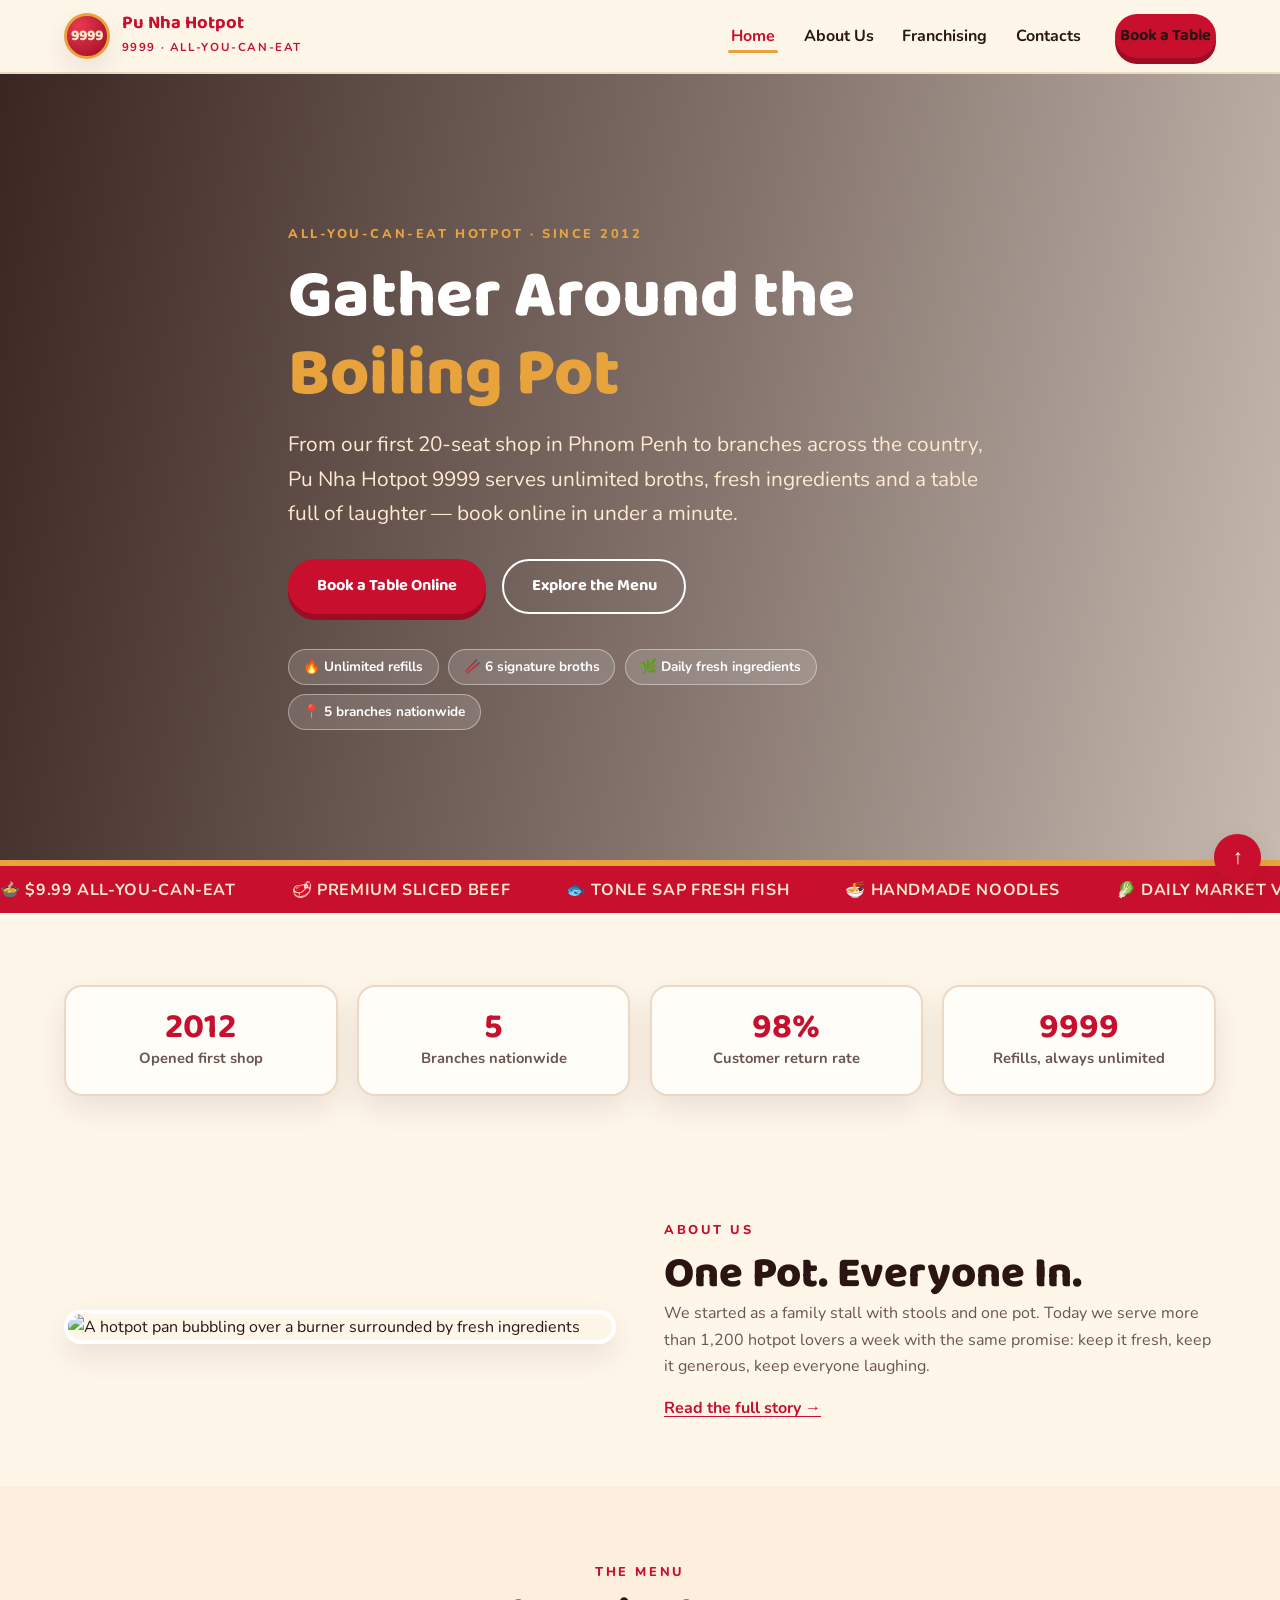
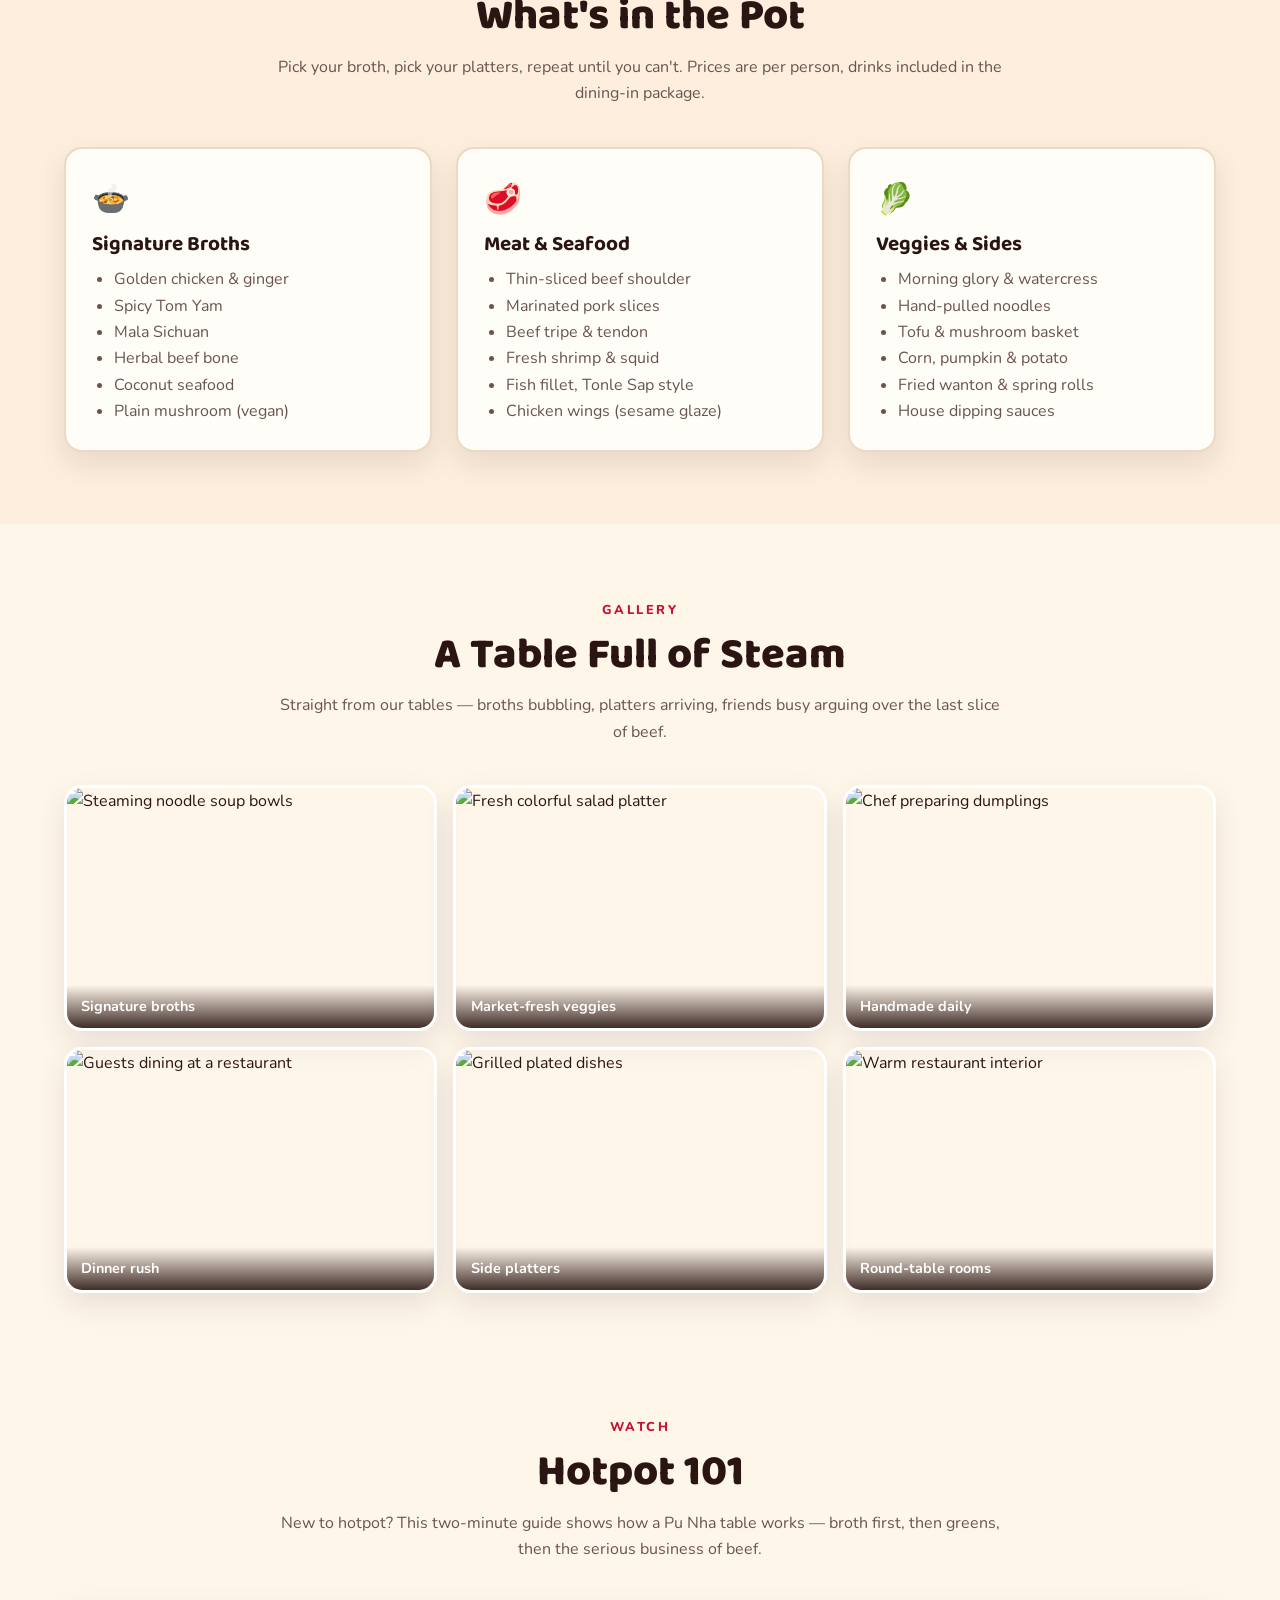
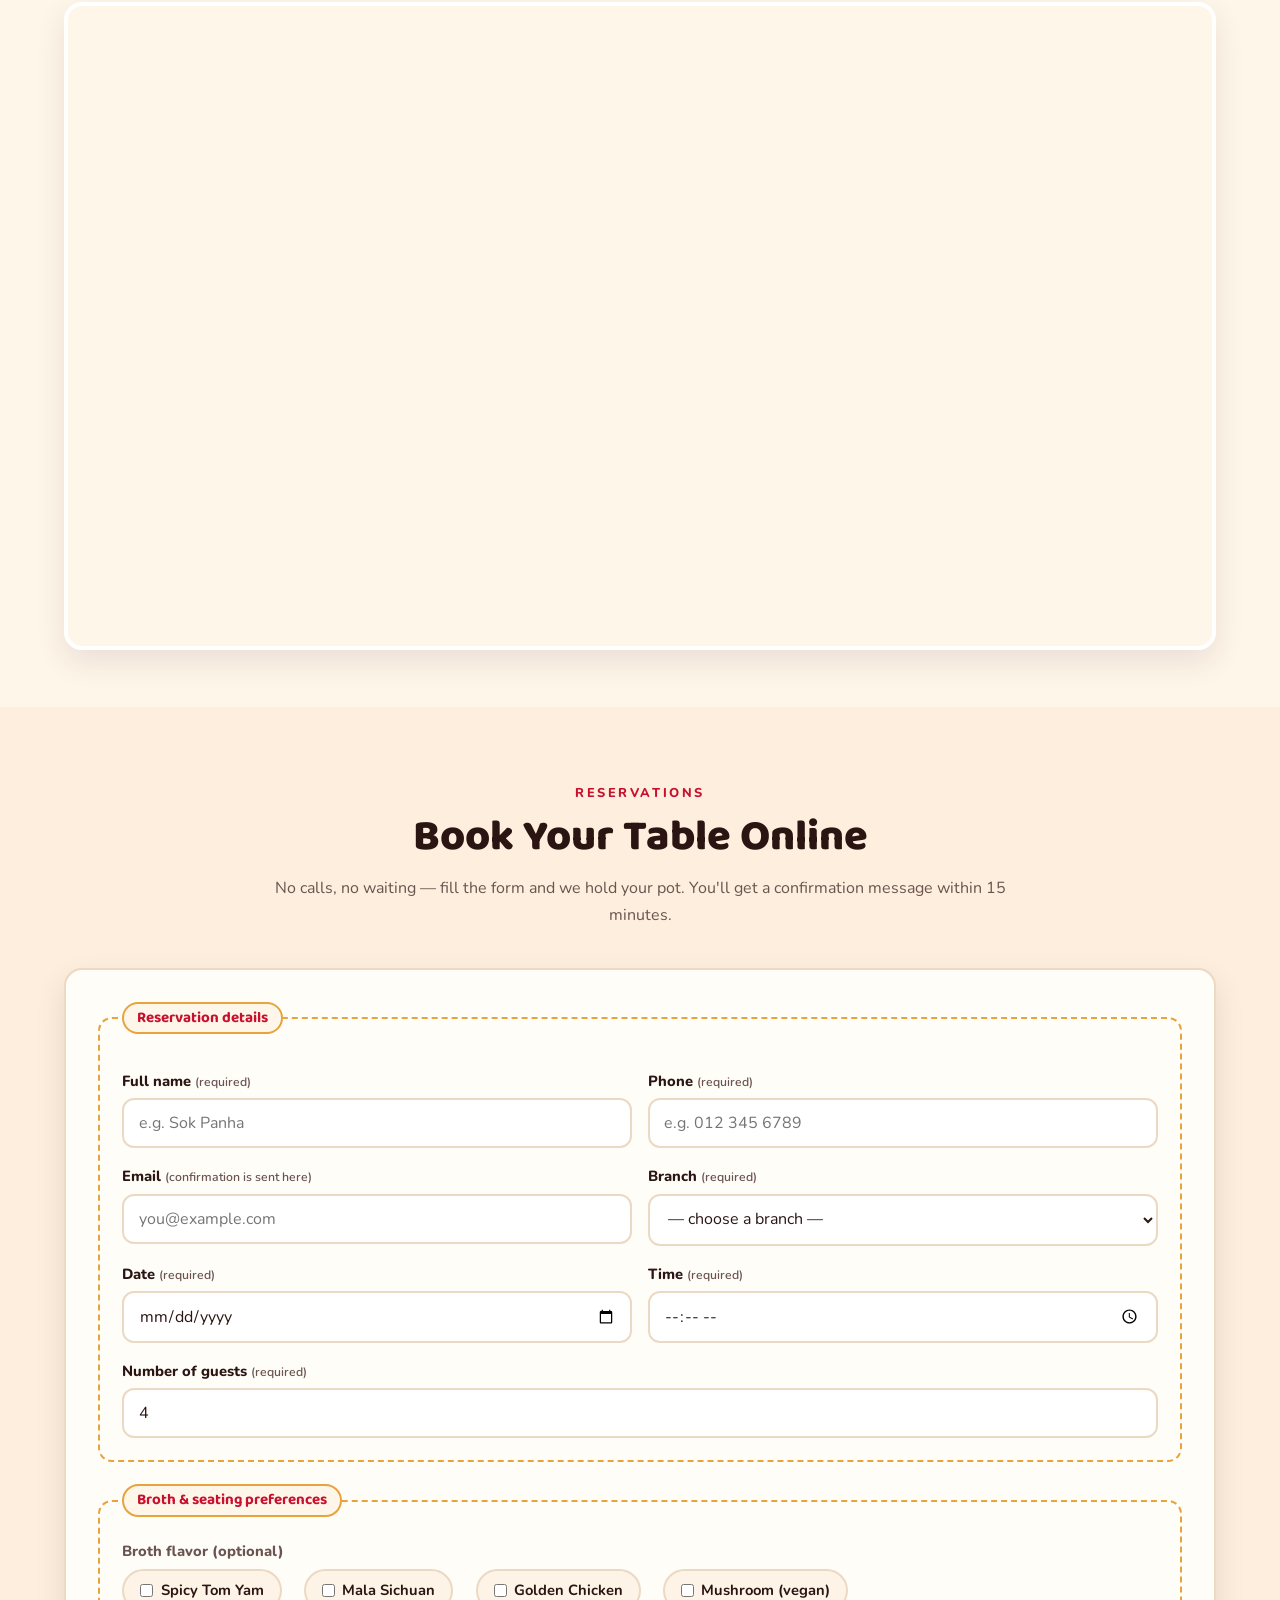
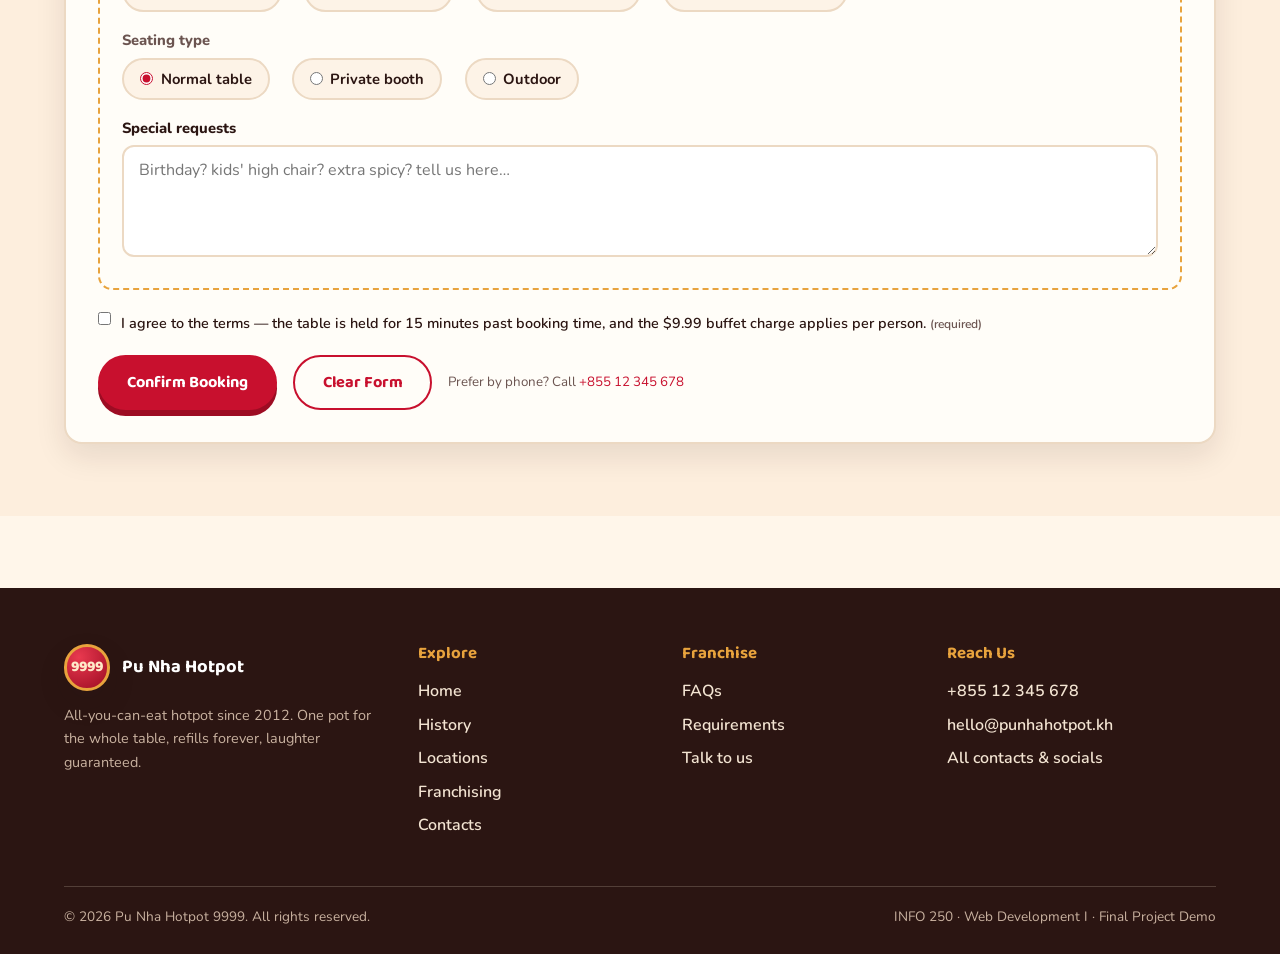
==== index.html @ 6c89a595 "Pu Nha Hotpot 9999 website" ====
<!DOCTYPE html>
<html lang="en">
<head>
  <meta charset="UTF-8">
  <meta name="viewport" content="width=device-width, initial-scale=1.0">
  <meta name="description" content="Pu Nha Hotpot 9999 — all-you-can-eat hotpot in Phnom Penh. Menu, locations, online table booking and franchising.">
  <title>Pu Nha Hotpot 9999 — All-You-Can-Eat Hotpot, Cambodia</title>
  <link rel="stylesheet" href="styles.css">
</head>
<body>

<!-- ============ HEADER / NAV ============ -->
<header class="site-head">
  <nav class="wrap nav-row" aria-label="Main navigation">
    <input type="checkbox" id="nav-toggle" hidden>
    <a class="brand" href="index.html">
      <span class="brand-badge" aria-hidden="true">9999</span>
      <span class="brand-text"><b>Pu Nha Hotpot</b><span>9999 · All-You-Can-Eat</span></span>
    </a>
    <label class="burger" for="nav-toggle" aria-label="Toggle navigation"><span></span><span></span><span></span></label>
    <ul class="nav-links">
      <li><a class="active" href="index.html">Home</a></li>
      <li><a href="history.html">About Us</a></li>
      <li><a href="franchising.html">Franchising</a></li>
      <li><a href="contact.html">Contacts</a></li>
      <li><a class="btn btn-red nav-cta" href="index.html#booking" aria-label="Book a table now, scroll to booking form">Book a Table</a></li>
    </ul>
  </nav>
</header>

<main>

  <!-- ============ HERO ============ -->
  <section class="hero">
    <div class="wrap hero-inner">
      <span class="kicker">All-You-Can-Eat Hotpot · Since 2012</span>
      <h1>Gather Around the <span class="mark">Boiling Pot</span></h1>
      <p class="lead">From our first 20-seat shop in Phnom Penh to branches across the country,
        Pu Nha Hotpot 9999 serves unlimited broths, fresh ingredients and a table full of laughter —
        book online in under a minute.</p>
      <div class="btn-row">
        <a class="btn btn-red" href="#booking">Book a Table Online</a>
        <a class="btn btn-ghost" href="#menu">Explore the Menu</a>
      </div>
      <div class="hero-chips">
        <span class="chip">🔥 Unlimited refills</span>
        <span class="chip">🥢 6 signature broths</span>
        <span class="chip">🌿 Daily fresh ingredients</span>
        <span class="chip">📍 5 branches nationwide</span>
      </div>
    </div>
  </section>

  <!-- ============ TICKER ============ -->
  <section class="ticker" aria-hidden="true">
    <div class="ticker-track">
      <span>🍲 $9.99 ALL-YOU-CAN-EAT</span><span>🥩 PREMIUM SLICED BEEF</span>
      <span>🐟 TONLE SAP FRESH FISH</span><span>🍜 HANDMADE NOODLES</span>
      <span>🥬 DAILY MARKET VEGETABLES</span><span>🕗 OPEN 11 AM – 10:30 PM</span>
      <span>🍲 $9.99 ALL-YOU-CAN-EAT</span><span>🥩 PREMIUM SLICED BEEF</span>
      <span>🐟 TONLE SAP FRESH FISH</span><span>🍜 HANDMADE NOODLES</span>
      <span>🥬 DAILY MARKET VEGETABLES</span><span>🕗 OPEN 11 AM – 10:30 PM</span>
    </div>
  </section>

  <!-- ============ STATS ============ -->
  <section class="section">
    <div class="wrap stats">
      <div class="stat"><b>2012</b><span>Opened first shop</span></div>
      <div class="stat"><b>5</b><span>Branches nationwide</span></div>
      <div class="stat"><b>98%</b><span>Customer return rate</span></div>
      <div class="stat"><b>9999</b><span>Refills, always unlimited</span></div>
    </div>
  </section>

  <!-- ============ ABOUT SPLIT ============ -->
  <section class="section tight">
    <div class="wrap split">
      <img src="https://images.unsplash.com/photo-1569718212165-3a8278d5f624?q=80&w=900&auto=format&fit=crop"
           alt="A hotpot pan bubbling over a burner surrounded by fresh ingredients" loading="lazy">
      <div class="content">
        <span class="kicker">About Us</span>
        <h2>One Pot. Everyone In.</h2>
        <p>We started as a family stall with stools and one pot. Today we serve more than 1,200 hotpot lovers
          a week with the same promise: keep it fresh, keep it generous, keep everyone laughing.</p>
        <p><a href="history.html">Read the full story →</a></p>
      </div>
    </div>
  </section>

  <!-- ============ MENU PREVIEW ============ -->
  <section class="section alt" id="menu">
    <div class="wrap">
      <div class="section-head">
        <span class="kicker">The Menu</span>
        <h2>What's in the Pot</h2>
        <p>Pick your broth, pick your platters, repeat until you can't. Prices are per person, drinks included in the dining-in package.</p>
      </div>
      <div class="grid-3">
        <article class="card">
          <div class="icon">🍲</div>
          <h3>Signature Broths</h3>
          <ul>
            <li>Golden chicken &amp; ginger</li>
            <li>Spicy Tom Yam</li>
            <li>Mala Sichuan</li>
            <li>Herbal beef bone</li>
            <li>Coconut seafood</li>
            <li>Plain mushroom (vegan)</li>
          </ul>
        </article>
        <article class="card">
          <div class="icon">🥩</div>
          <h3>Meat &amp; Seafood</h3>
          <ul>
            <li>Thin-sliced beef shoulder</li>
            <li>Marinated pork slices</li>
            <li>Beef tripe &amp; tendon</li>
            <li>Fresh shrimp &amp; squid</li>
            <li>Fish fillet, Tonle Sap style</li>
            <li>Chicken wings (sesame glaze)</li>
          </ul>
        </article>
        <article class="card">
          <div class="icon">🥬</div>
          <h3>Veggies &amp; Sides</h3>
          <ul>
            <li>Morning glory &amp; watercress</li>
            <li>Hand-pulled noodles</li>
            <li>Tofu &amp; mushroom basket</li>
            <li>Corn, pumpkin &amp; potato</li>
            <li>Fried wanton &amp; spring rolls</li>
            <li>House dipping sauces</li>
          </ul>
        </article>
      </div>
    </div>
  </section>

  <!-- ============ GALLERY ============ -->
  <section class="section">
    <div class="wrap">
      <div class="section-head">
        <span class="kicker">Gallery</span>
        <h2>A Table Full of Steam</h2>
        <p>Straight from our tables — broths bubbling, platters arriving, friends busy arguing over the last slice of beef.</p>
      </div>
      <div class="gallery">
        <figure><img src="https://images.unsplash.com/photo-1547592180-85f173990554?q=80&w=800&auto=format&fit=crop" alt="Steaming noodle soup bowls" loading="lazy"><figcaption>Signature broths</figcaption></figure>
        <figure><img src="https://images.unsplash.com/photo-1546069901-ba9599a7e63c?q=80&w=800&auto=format&fit=crop" alt="Fresh colorful salad platter" loading="lazy"><figcaption>Market-fresh veggies</figcaption></figure>
        <figure><img src="https://images.unsplash.com/photo-1563245372-f21724e3856d?q=80&w=800&auto=format&fit=crop" alt="Chef preparing dumplings" loading="lazy"><figcaption>Handmade daily</figcaption></figure>
        <figure><img src="https://images.unsplash.com/photo-1414235077428-338989a2e8c0?q=80&w=800&auto=format&fit=crop" alt="Guests dining at a restaurant" loading="lazy"><figcaption>Dinner rush</figcaption></figure>
        <figure><img src="https://images.unsplash.com/photo-1504674900247-0877df9cc836?q=80&w=800&auto=format&fit=crop" alt="Grilled plated dishes" loading="lazy"><figcaption>Side platters</figcaption></figure>
        <figure><img src="https://images.unsplash.com/photo-1517248135467-4c7edcad34c4?q=80&w=800&auto=format&fit=crop" alt="Warm restaurant interior" loading="lazy"><figcaption>Round-table rooms</figcaption></figure>
      </div>
    </div>
  </section>

  <!-- ============ VIDEO ============ -->
  <section class="section tight">
    <div class="wrap">
      <div class="section-head">
        <span class="kicker">Watch</span>
        <h2>Hotpot 101</h2>
        <p>New to hotpot? This two-minute guide shows how a Pu Nha table works — broth first, then greens, then the serious business of beef.</p>
      </div>
      <iframe class="video-frame" src="https://www.youtube-nocookie.com/embed/fCmQF2p9bKI"
              title="How to hot pot: the ultimate beginner's guide (video)"
              allow="accelerometer; autoplay; clipboard-write; encrypted-media; gyroscope; picture-in-picture"
              allowfullscreen loading="lazy"></iframe>
    </div>
  </section>

  <!-- ============ BOOKING FORM ============ -->
  <section class="section alt" id="booking">
    <div class="wrap">
      <div class="section-head">
        <span class="kicker">Reservations</span>
        <h2>Book Your Table Online</h2>
        <p>No calls, no waiting — fill the form and we hold your pot. You'll get a confirmation message within 15 minutes.</p>
      </div>
      <form class="card" action="#" method="post">
        <fieldset>
          <legend>Reservation details</legend>
          <div class="input-row">
            <div>
              <label for="bk-name">Full name <small>(required)</small></label>
              <input id="bk-name" name="name" type="text" required placeholder="e.g. Sok Panha">
            </div>
            <div>
              <label for="bk-phone">Phone <small>(required)</small></label>
              <input id="bk-phone" name="phone" type="tel" required placeholder="e.g. 012 345 6789">
            </div>
          </div>
          <div class="input-row">
            <div>
              <label for="bk-email">Email <small>(confirmation is sent here)</small></label>
              <input id="bk-email" name="email" type="email" placeholder="you@example.com">
            </div>
            <div>
              <label for="bk-branch">Branch <small>(required)</small></label>
              <select id="bk-branch" name="branch" required>
                <option value="">— choose a branch —</option>
                <option>Downtown Flagship — St 271</option>
                <option>Aeon Mall 2 Food Court</option>
                <option>Riverside (Tonle Sap)</option>
                <option>Toul Kork Branch</option>
                <option>Siem Reap — Pub Street X</option>
              </select>
            </div>
          </div>
          <div class="input-row">
            <div>
              <label for="bk-date">Date <small>(required)</small></label>
              <input id="bk-date" name="date" type="date" required>
            </div>
            <div>
              <label for="bk-time">Time <small>(required)</small></label>
              <input id="bk-time" name="time" type="time" required min="11:00" max="22:00">
            </div>
          </div>
          <label for="bk-guests">Number of guests <small>(required)</small></label>
          <input id="bk-guests" name="guests" type="number" min="1" max="20" value="4" required>
        </fieldset>

        <fieldset>
          <legend>Broth &amp; seating preferences</legend>
          <p><label style="margin:.2rem 0 .3rem">Broth flavor (optional)</label></p>
          <div class="choice-row">
            <label><input type="checkbox" name="broth" value="tom-yam">Spicy Tom Yam</label>
            <label><input type="checkbox" name="broth" value="mala">Mala Sichuan</label>
            <label><input type="checkbox" name="broth" value="chicken">Golden Chicken</label>
            <label><input type="checkbox" name="broth" value="vegan">Mushroom (vegan)</label>
          </div>
          <p><label style="margin:1rem 0 .3rem">Seating type</label></p>
          <div class="choice-row">
            <label><input type="radio" name="seat" value="normal" checked>Normal table</label>
            <label><input type="radio" name="seat" value="booth">Private booth</label>
            <label><input type="radio" name="seat" value="outdoor">Outdoor</label>
          </div>
          <label for="bk-notes">Special requests</label>
          <textarea id="bk-notes" name="notes" placeholder="Birthday? kids' high chair? extra spicy? tell us here…"></textarea>
        </fieldset>

        <div class="agree-row">
          <input id="bk-agree" class="agree" type="checkbox" required>
          <label for="bk-agree">I agree to the terms — the table is held for 15 minutes past booking time, and the $9.99 buffet charge applies per person. <small>(required)</small></label>
        </div>
        <div class="form-foot">
          <button class="btn btn-red" type="submit">Confirm Booking</button>
          <button class="btn btn-line" type="reset">Clear Form</button>
          <small>Prefer by phone? Call <a href="tel:+85512345678">+855 12 345 678</a></small>
        </div>
      </form>
    </div>
  </section>

</main>

<!-- ============ FOOTER ============ -->
<footer class="site-foot">
  <div class="wrap foot-grid">
    <div>
      <a class="brand" href="index.html">
        <span class="brand-badge" aria-hidden="true">9999</span>
        <span class="brand-text"><b>Pu Nha Hotpot</b></span>
      </a>
      <p class="foot-note">All-you-can-eat hotpot since 2012. One pot for the whole table, refills forever, laughter guaranteed.</p>
    </div>
    <div>
      <h4>Explore</h4>
      <ul>
        <li><a href="index.html">Home</a></li>
        <li><a href="history.html">History</a></li>
        <li><a href="locations.html">Locations</a></li>
        <li><a href="franchising.html">Franchising</a></li>
        <li><a href="contact.html">Contacts</a></li>
      </ul>
    </div>
    <div>
      <h4>Franchise</h4>
      <ul>
        <li><a href="franchising.html#faqs">FAQs</a></li>
        <li><a href="requirements.html">Requirements</a></li>
        <li><a href="contact.html">Talk to us</a></li>
      </ul>
    </div>
    <div>
      <h4>Reach Us</h4>
      <ul>
        <li><a href="tel:+85512345678">+855 12 345 678</a></li>
        <li><a href="mailto:hello@punhahotpot.kh">hello@punhahotpot.kh</a></li>
        <li><a href="contact.html">All contacts &amp; socials</a></li>
      </ul>
    </div>
  </div>
  <div class="wrap foot-bottom">
    <span>© 2026 Pu Nha Hotpot 9999. All rights reserved.</span>
    <span>INFO 250 · Web Development I · Final Project Demo</span>
  </div>
</footer>

<a class="to-top" href="#" aria-label="Back to top">↑</a>

</body>
</html>
---- styles.css ----
/* ============================================================
   PU NHA HOTPOT 9999 — Main Stylesheet (shared by ALL pages)
   INFO 250 · Web Development I · Final Project
   Team: Sok Panha · Soy Chungtak · So Kunpichethirak · Te Kimmeng
   ============================================================ */

/* @import — typography requirement (Google Fonts) */
@import url('https://fonts.googleapis.com/css2?family=Baloo+2:wght@500;600;700;800&family=Nunito:ital,wght@0,400;0,600;0,700;0,800;1,400&display=swap');

/* ---------- Design tokens ---------- */
:root{
  --ink:      #2b1512;   /* deep roasted brown */
  --ink-soft: #6b5450;
  --cream:    #fff6ea;   /* page background */
  --card:     #fffdf8;
  --red:      #c8102e;   /* brand red */
  --red-dark: #9d0c23;
  --gold:     #e8a33d;   /* broth gold accent */
  --green:    #2e7d4f;   /* veggie/fresh accent */
  --line:     #ecd9c3;
  --shadow:   0 12px 30px rgba(43, 21, 18, .10);
  --radius:   18px;
}

/* ---------- Reset & base ---------- */
*{ margin:0; padding:0; box-sizing:border-box; }
html{ scroll-behavior:smooth; }
body{
  font-family:'Nunito', 'Segoe UI', sans-serif;
  font-size:1rem;
  line-height:1.65;
  color:var(--ink);
  background:var(--cream);
}
img{ max-width:100%; display:block; }
ul,ol{ padding-left:1.4rem; }
strong{ color:inherit; }

h1,h2,h3,h4{ font-family:'Baloo 2', 'Nunito', sans-serif; line-height:1.15; }
h1{ font-size:clamp(2.5rem, 6vw, 4.2rem); font-weight:800; }
h2{ font-size:clamp(1.9rem, 3.6vw, 2.7rem); font-weight:800; }
h3{ font-size:1.3rem; font-weight:700; }

.wrap{ width:min(72rem, 92%); margin-inline:auto; }
.section{ padding:4.5rem 0; }
.section.tight{ padding:3rem 0; }
.section.alt{ background:#fdeedd; }          /* striped section background */

.kicker{
  display:inline-block;
  color:var(--red);
  font-weight:800;
  font-size:.8rem;
  letter-spacing:.2em;
  text-transform:uppercase;
  margin-bottom:.6rem;
}
.section-head{ max-width:46rem; margin:0 auto 2.5rem; text-align:center; }
.section-head p{ color:var(--ink-soft); margin-top:.75rem; }

/* ---------- Link states (hover / visited / active) ---------- */
a{ color:var(--red); text-decoration:none; transition:color .2s ease; }
.content a{ font-weight:700; text-decoration:underline; text-underline-offset:3px; }
.content a:visited{ color:#7a0f22; }
.content a:hover{ color:var(--gold); }
.content a:active{ color:var(--green); }

/* ---------- Header / navigation ---------- */
.site-head{
  position:sticky; top:0; z-index:50;
  background:rgba(255, 246, 234, .96);
  backdrop-filter:blur(6px);
  border-bottom:2px solid var(--line);
}
.nav-row{
  display:flex; align-items:center; justify-content:space-between;
  gap:1.5rem; padding:.8rem 0;
}
.brand{ display:flex; align-items:center; gap:.7rem; }
.brand:visited{ color:var(--ink); }
.brand-badge{
  width:2.9rem; height:2.9rem; border-radius:50%;
  background:radial-gradient(circle at 30% 25%, #e9394f, var(--red-dark));
  color:#ffe9c9; font-family:'Baloo 2'; font-weight:800; font-size:.95rem;
  display:grid; place-items:center; border:3px solid var(--gold);
  box-shadow:var(--shadow);
}
.brand-text b{ font-family:'Baloo 2'; font-size:1.15rem; display:block; line-height:1.1; }
.brand-text span{ font-size:.72rem; font-weight:700; letter-spacing:.14em; text-transform:uppercase; color:var(--red); }

.nav-links{ display:flex; align-items:center; gap:1.4rem; list-style:none; }
.nav-links a{
  color:var(--ink); font-weight:700; padding:.4rem .2rem; position:relative;
}
.nav-links a::after{
  content:""; position:absolute; left:0; bottom:0; height:3px; width:100%;
  background:var(--gold); border-radius:3px;
  transform:scaleX(0); transform-origin:left; transition:transform .25s ease;
}
.nav-links a:hover{ color:var(--red); }
.nav-links a:hover::after{ transform:scaleX(1); }
.nav-links a:active{ color:var(--gold); }
.nav-links a.active{ color:var(--red); }
.nav-links a.active::after{ transform:scaleX(1); }

.nav-cta{ margin-left:.5rem; }

/* Pure-CSS hamburger (checkbox hack — no JavaScript needed) */
#nav-toggle{ display:none; }
.burger{
  display:none; cursor:pointer; padding:.4rem .5rem;
  border:2px solid var(--line); border-radius:10px; background:var(--card);
}
.burger span{
  display:block; width:1.5rem; height:3px; margin:.32rem 0;
  background:var(--red); border-radius:3px;
}

/* ---------- Buttons ---------- */
.btn{
  display:inline-block; font-family:'Baloo 2'; font-weight:700; font-size:1.02rem;
  padding:.75rem 1.7rem; border-radius:999px; border:2px solid transparent;
  cursor:pointer; transition:all .22s ease;
}
.btn:active{ transform:scale(.97); }
.btn-red{  background:var(--red); color:#fff; box-shadow:0 6px 0 var(--red-dark); }
.btn-red:hover{ background:var(--red-dark); transform:translateY(-3px); box-shadow:0 9px 0 var(--red-dark); }
.btn-gold{ background:var(--gold); color:var(--ink); box-shadow:0 6px 0 #b97e25; }
.btn-gold:hover{ filter:brightness(1.06); transform:translateY(-3px); box-shadow:0 9px 0 #b97e25; }
.btn-ghost{ background:transparent; color:#fff; border-color:#fff; }
.btn-ghost:hover{ background:rgba(255,255,255,.16); transform:translateY(-3px); }
.btn-line{ background:transparent; color:var(--red); border-color:var(--red); }
.btn-line:hover{ background:var(--red); color:#fff; transform:translateY(-3px); }

/* ---------- Hero (home) ---------- */
.hero{
  position:relative; min-height:88vh;
  display:flex; align-items:center;
  background:
    linear-gradient(100deg, rgba(31,9,6,.88) 0%, rgba(31,9,6,.55) 55%, rgba(31,9,6,.25) 100%),
    url('https://images.unsplash.com/photo-1552566626-52f8b828add9?q=80&w=1600&auto=format&fit=crop') center/cover no-repeat;
  color:#fff;
  border-bottom:6px solid var(--gold);
}
.hero-inner{ padding:6.5rem 0 5.5rem; max-width:44rem; }
.hero .kicker{ color:var(--gold); }
.hero h1{ margin:.2rem 0 .9rem; }
.hero h1 .mark{ color:var(--gold); }
.hero p.lead{ font-size:clamp(1.05rem, 2vw, 1.3rem); color:#ffe9d2; margin-bottom:1.8rem; }
.hero .btn-row{ display:flex; flex-wrap:wrap; gap:1rem; }
.hero-chips{ display:flex; flex-wrap:wrap; gap:.6rem; margin-top:2.2rem; }
.chip{
  background:rgba(255,255,255,.14); border:1px solid rgba(255,255,255,.4);
  padding:.35rem .9rem; border-radius:999px; font-size:.85rem; font-weight:700;
}

/* entrance animation (extra credit) */
.hero-inner > *{ animation:riseIn .8s ease both; }
.hero-inner > *:nth-child(2){ animation-delay:.12s; }
.hero-inner > *:nth-child(3){ animation-delay:.24s; }
.hero-inner > *:nth-child(4){ animation-delay:.36s; }
@keyframes riseIn{ from{ opacity:0; transform:translateY(26px); } to{ opacity:1; transform:none; } }

/* ---------- Ticker strip ---------- */
.ticker{ overflow:hidden; background:var(--red); color:#ffe9c9; }
.ticker-track{
  display:flex; gap:3.5rem; width:max-content; padding:.65rem 0;
  white-space:nowrap; font-weight:700; letter-spacing:.04em;
  animation:slide 30s linear infinite;
}
@keyframes slide{ from{ transform:translateX(0); } to{ transform:translateX(-50%); } }

/* ---------- Page hero (inner pages) ---------- */
.page-hero{
  padding:4.5rem 0; color:#fff; border-bottom:6px solid var(--gold);
  background:linear-gradient(100deg, rgba(31,9,6,.9), rgba(31,9,6,.45)),
    var(--pic, url('https://images.unsplash.com/photo-1552566626-52f8b828add9?q=80&w=1600&auto=format&fit=crop')) center/cover no-repeat;
}
.page-hero .kicker{ color:var(--gold); }
.page-hero p{ max-width:40rem; color:#ffe9d2; font-size:1.1rem; margin-top:.8rem; }

/* ---------- Stats band ---------- */
.stats{ display:grid; grid-template-columns:repeat(4, 1fr); gap:1.2rem; }
.stat{
  background:var(--card); border:2px solid var(--line); border-radius:var(--radius);
  padding:1.4rem 1rem; text-align:center; box-shadow:var(--shadow);
}
.stat b{
  display:block; font-family:'Baloo 2'; font-size:2.2rem; color:var(--red); line-height:1;
}
.stat span{ font-weight:700; color:var(--ink-soft); font-size:.92rem; }

/* ---------- Cards & grids ---------- */
.card{
  background:var(--card); border:2px solid var(--line); border-radius:var(--radius);
  padding:1.6rem; box-shadow:var(--shadow);
  transition:transform .25s ease, box-shadow .25s ease;
}
.card:hover{ transform:translateY(-6px); box-shadow:0 18px 40px rgba(43,21,18,.16); }
.card .icon{ font-size:1.9rem; margin-bottom:.5rem; }
.card p{ color:var(--ink-soft); }
.card ul{ margin-top:.6rem; color:var(--ink-soft); }
.card h3{ margin-bottom:.4rem; }

.grid-2{ display:grid; grid-template-columns:repeat(2, 1fr); gap:1.5rem; }
.grid-3{ display:grid; grid-template-columns:repeat(3, 1fr); gap:1.5rem; }
.grid-4{ display:grid; grid-template-columns:repeat(4, 1fr); gap:1.2rem; }

/* split media + text */
.split{ display:grid; grid-template-columns:1fr 1fr; gap:3rem; align-items:center; }
.split img{ border-radius:var(--radius); box-shadow:var(--shadow); border:4px solid #fff; }
.split .content p{ margin-bottom:1rem; color:var(--ink-soft); }

/* ---------- Tables ---------- */
.table-wrap{ overflow-x:auto; border-radius:var(--radius); box-shadow:var(--shadow); border:2px solid var(--line); }
table{ width:100%; border-collapse:collapse; background:var(--card); font-size:.97rem; }
caption{
  caption-side:top; text-align:left; font-family:'Baloo 2'; font-weight:700;
  font-size:1.05rem; padding:1rem 1.2rem .4rem; color:var(--ink);
}
th{
  background:var(--red); color:#ffe9c9; text-align:left; text-transform:uppercase;
  font-size:.78rem; letter-spacing:.09em; padding:.85rem 1.1rem;
}
td{ padding:.8rem 1.1rem; border-bottom:1px solid var(--line); vertical-align:top; }
tbody tr:nth-child(even){ background:#fdf3e7; }
tbody tr:hover{ background:#fbe7cd; }
td b{ color:var(--red); }
tfoot td{ font-weight:800; background:#fdeedd; border-top:2px solid var(--red); }
.table-note{ font-size:.85rem; color:var(--ink-soft); margin-top:.6rem; }

/* ---------- Gallery ---------- */
.gallery{ display:grid; grid-template-columns:repeat(3, 1fr); gap:1rem; }
.gallery figure{
  position:relative; border-radius:var(--radius); overflow:hidden;
  border:3px solid #fff; box-shadow:var(--shadow); margin:0;
}
.gallery img{ width:100%; height:15rem; object-fit:cover; transition:transform .5s ease; }
.gallery figure:hover img{ transform:scale(1.07); }
.gallery figcaption{
  position:absolute; inset:auto 0 0 0; padding:.6rem .9rem;
  background:linear-gradient(transparent, rgba(31,9,6,.85));
  color:#fff; font-weight:700; font-size:.9rem;
}

/* ---------- Video ---------- */
.video-frame{
  width:100%; aspect-ratio:16/9; border:0; border-radius:var(--radius);
  box-shadow:var(--shadow); border:4px solid #fff;
}

/* ---------- Forms ---------- */
.form-grid{ display:grid; grid-template-columns:1fr 1fr; gap:1.4rem; align-items:start; }
form.card{ padding:2rem; }
fieldset{
  border:2px dashed var(--gold); border-radius:14px;
  padding:1.2rem 1.4rem 1.4rem; margin-bottom:1.4rem;
}
legend{
  font-family:'Baloo 2'; font-weight:700; color:var(--red);
  background:var(--cream); padding:.1rem .8rem; border-radius:999px;
  border:2px solid var(--gold); font-size:.95rem;
}
label{ display:block; font-weight:800; font-size:.92rem; margin:1rem 0 .3rem; }
label small{ font-weight:600; color:var(--ink-soft); }
input, select, textarea{
  width:100%; font-family:inherit; font-size:1rem; color:var(--ink);
  padding:.75rem .9rem; background:#fff; border:2px solid var(--line); border-radius:12px;
  transition:border-color .2s ease, box-shadow .2s ease;
}
textarea{ min-height:7rem; resize:vertical; }
input:focus, select:focus, textarea:focus{
  outline:none; border-color:var(--red); box-shadow:0 0 0 4px rgba(200,16,46,.15);
}
.choice-row{ display:flex; flex-wrap:wrap; gap:.5rem 1.4rem; margin-top:.35rem; }
.choice-row label{
  display:flex; align-items:center; gap:.45rem; font-weight:700; margin:0;
  background:#fdf3e7; border:2px solid var(--line); border-radius:999px;
  padding:.45rem 1rem; cursor:pointer; transition:border-color .2s ease;
}
.choice-row label:hover{ border-color:var(--red); }
.choice-row input{ width:auto; accent-color:var(--red); }
.input-row{ display:grid; grid-template-columns:1fr 1fr; gap:1rem; }
.form-foot{ display:flex; align-items:center; gap:1rem; flex-wrap:wrap; margin-top:.4rem; }
.form-foot small{ color:var(--ink-soft); }
input[type='checkbox'].agree{ width:auto; accent-color:var(--red); }
.agree-row{ display:flex; gap:.6rem; align-items:flex-start; margin:.6rem 0 1.2rem; }
.agree-row label{ margin:0; font-weight:600; font-size:.9rem; }

/* ---------- Timeline (history) ---------- */
.timeline{ list-style:none; padding-left:0; position:relative; margin-top:2rem; }
.timeline::before{
  content:""; position:absolute; left:.9rem; top:.4rem; bottom:.4rem;
  width:4px; border-radius:4px; background:var(--gold);
}
.timeline li{ position:relative; padding:0 0 2.2rem 3.2rem; }
.timeline li::before{
  content:""; position:absolute; left:.28rem; top:.3rem;
  width:1.4rem; height:1.4rem; border-radius:50%;
  background:var(--red); border:4px solid var(--cream); box-shadow:0 0 0 3px var(--gold);
}
.timeline .year{
  font-family:'Baloo 2'; font-weight:800; font-size:1.35rem; color:var(--red);
}
.timeline p{ color:var(--ink-soft); max-width:44rem; }

/* ---------- FAQ ---------- */
.faq-grid{ display:grid; grid-template-columns:1fr 1fr; gap:1.4rem; }
.faq{ background:var(--card); border:2px solid var(--line); border-radius:var(--radius); padding:1.6rem; box-shadow:var(--shadow); }
.faq h3{ display:flex; gap:.7rem; align-items:flex-start; margin-bottom:.6rem; }
.faq h3::before{
  content:"Q"; flex:0 0 auto; width:1.8rem; height:1.8rem; border-radius:50%;
  background:var(--gold); color:var(--ink); font-size:1rem;
  display:grid; place-items:center; margin-top:.15rem;
}
.faq p{ color:var(--ink-soft); }
.subnav{ display:flex; justify-content:center; gap:.8rem; margin-bottom:3rem; flex-wrap:wrap; }
.subnav a{
  font-weight:700; border:2px solid var(--line); border-radius:999px;
  padding:.5rem 1.3rem; background:var(--card); color:var(--ink);
}
.subnav a:hover{ border-color:var(--red); color:var(--red); }
.subnav a.active{ background:var(--red); border-color:var(--red); color:#fff; }

/* ---------- Locations ---------- */
.loc-card{ display:flex; flex-direction:column; overflow:hidden; padding:0; }
.loc-card img{ width:100%; height:12rem; object-fit:cover; }
.loc-body{ padding:1.4rem 1.5rem 1.6rem; display:flex; flex-direction:column; gap:.8rem; flex:1; }
.loc-body table{ font-size:.85rem; }
.loc-body th{ padding:.5rem .7rem; }
.loc-body td{ padding:.5rem .7rem; }
.loc-card iframe{ width:100%; height:13rem; border:0; border-top:2px solid var(--line); }
.loc-actions{ margin-top:auto; }

/* ---------- CTA band ---------- */
.cta-band{
  background:linear-gradient(115deg, var(--red-dark), var(--red) 60%, #e9394f);
  color:#fff; border-radius:var(--radius); padding:2.6rem 2.4rem;
  display:flex; align-items:center; justify-content:space-between; gap:2rem;
  box-shadow:var(--shadow); flex-wrap:wrap;
}
.cta-band h2{ color:#ffe9c9; }
.cta-band p{ color:#ffd9c2; max-width:34rem; }

/* ---------- Contact ---------- */
.contact-card{ text-align:center; }
.contact-card .icon{ font-size:2rem; }
.contact-card b{ display:block; font-family:'Baloo 2'; font-size:1.1rem; margin-bottom:.2rem; }
.contact-card a{ display:block; font-weight:700; margin-top:.15rem; }

/* ---------- Footer ---------- */
.site-foot{ background:var(--ink); color:#f3e4d2; margin-top:4.5rem; }
.foot-grid{
  display:grid; grid-template-columns:1.4fr 1fr 1fr 1.2fr; gap:2.5rem;
  padding:3.5rem 0 2.5rem;
}
.site-foot h4{ color:var(--gold); font-size:1.05rem; margin-bottom:.9rem; }
.site-foot ul{ list-style:none; padding:0; }
.site-foot li{ margin-bottom:.45rem; }
.site-foot a{ color:#f3e4d2; font-weight:600; }
.site-foot a:hover{ color:var(--gold); }
.site-foot a:active{ color:#fff; }
.site-foot .brand-text b{ color:#fff; }
.foot-note{ color:#c9b2a0; font-size:.9rem; max-width:24rem; margin-top:.8rem; }
.foot-bottom{
  border-top:1px solid rgba(243,228,210,.2); padding:1.2rem 0 1.6rem;
  display:flex; justify-content:space-between; gap:1rem; flex-wrap:wrap;
  font-size:.85rem; color:#c9b2a0;
}

/* ---------- Back-to-top ---------- */
.to-top{
  position:fixed; right:1.2rem; bottom:1.2rem; z-index:60;
  width:2.9rem; height:2.9rem; border-radius:50%;
  background:var(--red); color:#fff; font-size:1.3rem; font-weight:800;
  display:grid; place-items:center; box-shadow:var(--shadow);
  transition:transform .2s ease, background .2s ease;
}
.to-top:hover{ background:var(--red-dark); transform:translateY(-4px); color:#fff; }

/* ============================================================
   RESPONSIVE DESIGN — media queries
   ============================================================ */
@media (max-width:900px){
  /* burger nav */
  .burger{ display:block; }
  .nav-links{
    display:none; position:absolute; left:0; right:0; top:100%;
    background:var(--cream); border-bottom:3px solid var(--gold);
    flex-direction:column; align-items:flex-start;
    padding:1.2rem 5%; gap:.4rem; box-shadow:var(--shadow);
  }
  .nav-links li{ width:100%; }
  .nav-links a{ display:block; padding:.6rem 0; font-size:1.05rem; }
  #nav-toggle:checked ~ .nav-row .nav-links{ display:flex; }

  .grid-3, .grid-4{ grid-template-columns:repeat(2, 1fr); }
  .grid-2, .split, .faq-grid, .form-grid{ grid-template-columns:1fr; }
  .stats{ grid-template-columns:repeat(2, 1fr); }
  .foot-grid{ grid-template-columns:1fr 1fr; }
  .hero{ min-height:70vh; }
  .gallery{ grid-template-columns:repeat(2, 1fr); }
  .section{ padding:3.5rem 0; }
}

@media (max-width:600px){
  body{ font-size:.97rem; }
  .grid-3, .grid-4, .gallery, .stats, .foot-grid, .input-row{ grid-template-columns:1fr; }
  .hero-inner{ padding:4.5rem 0 4rem; }
  .hero-chips{ gap:.4rem; }
  .cta-band{ padding:2rem 1.5rem; }
  form.card{ padding:1.4rem; }
  fieldset{ padding:1rem 1.1rem 1.2rem; }
  .to-top{ right:.8rem; bottom:.8rem; }
  .brand-text span{ display:none; }
}

/* respect users who prefer less motion (accessibility, extra credit) */
@media (prefers-reduced-motion:reduce){
  *{ animation:none !important; transition:none !important; }
  html{ scroll-behavior:auto; }
}
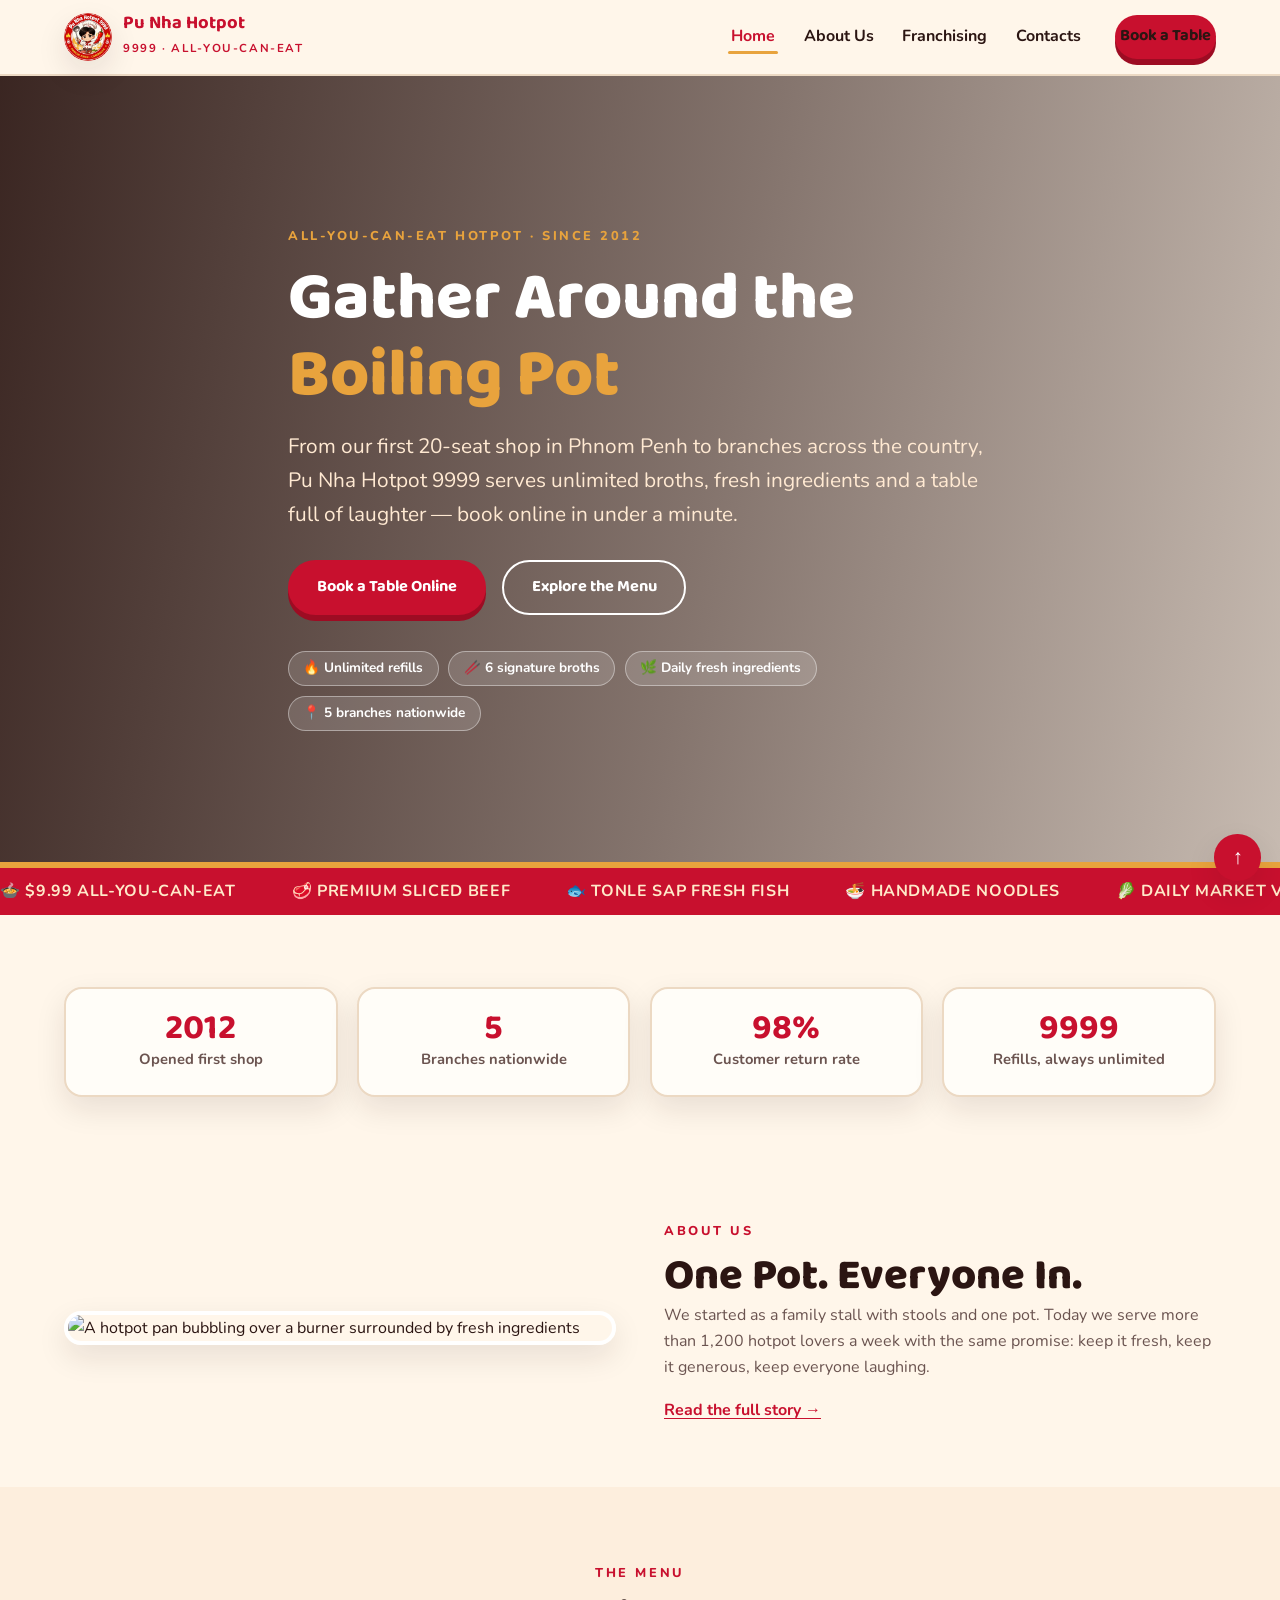
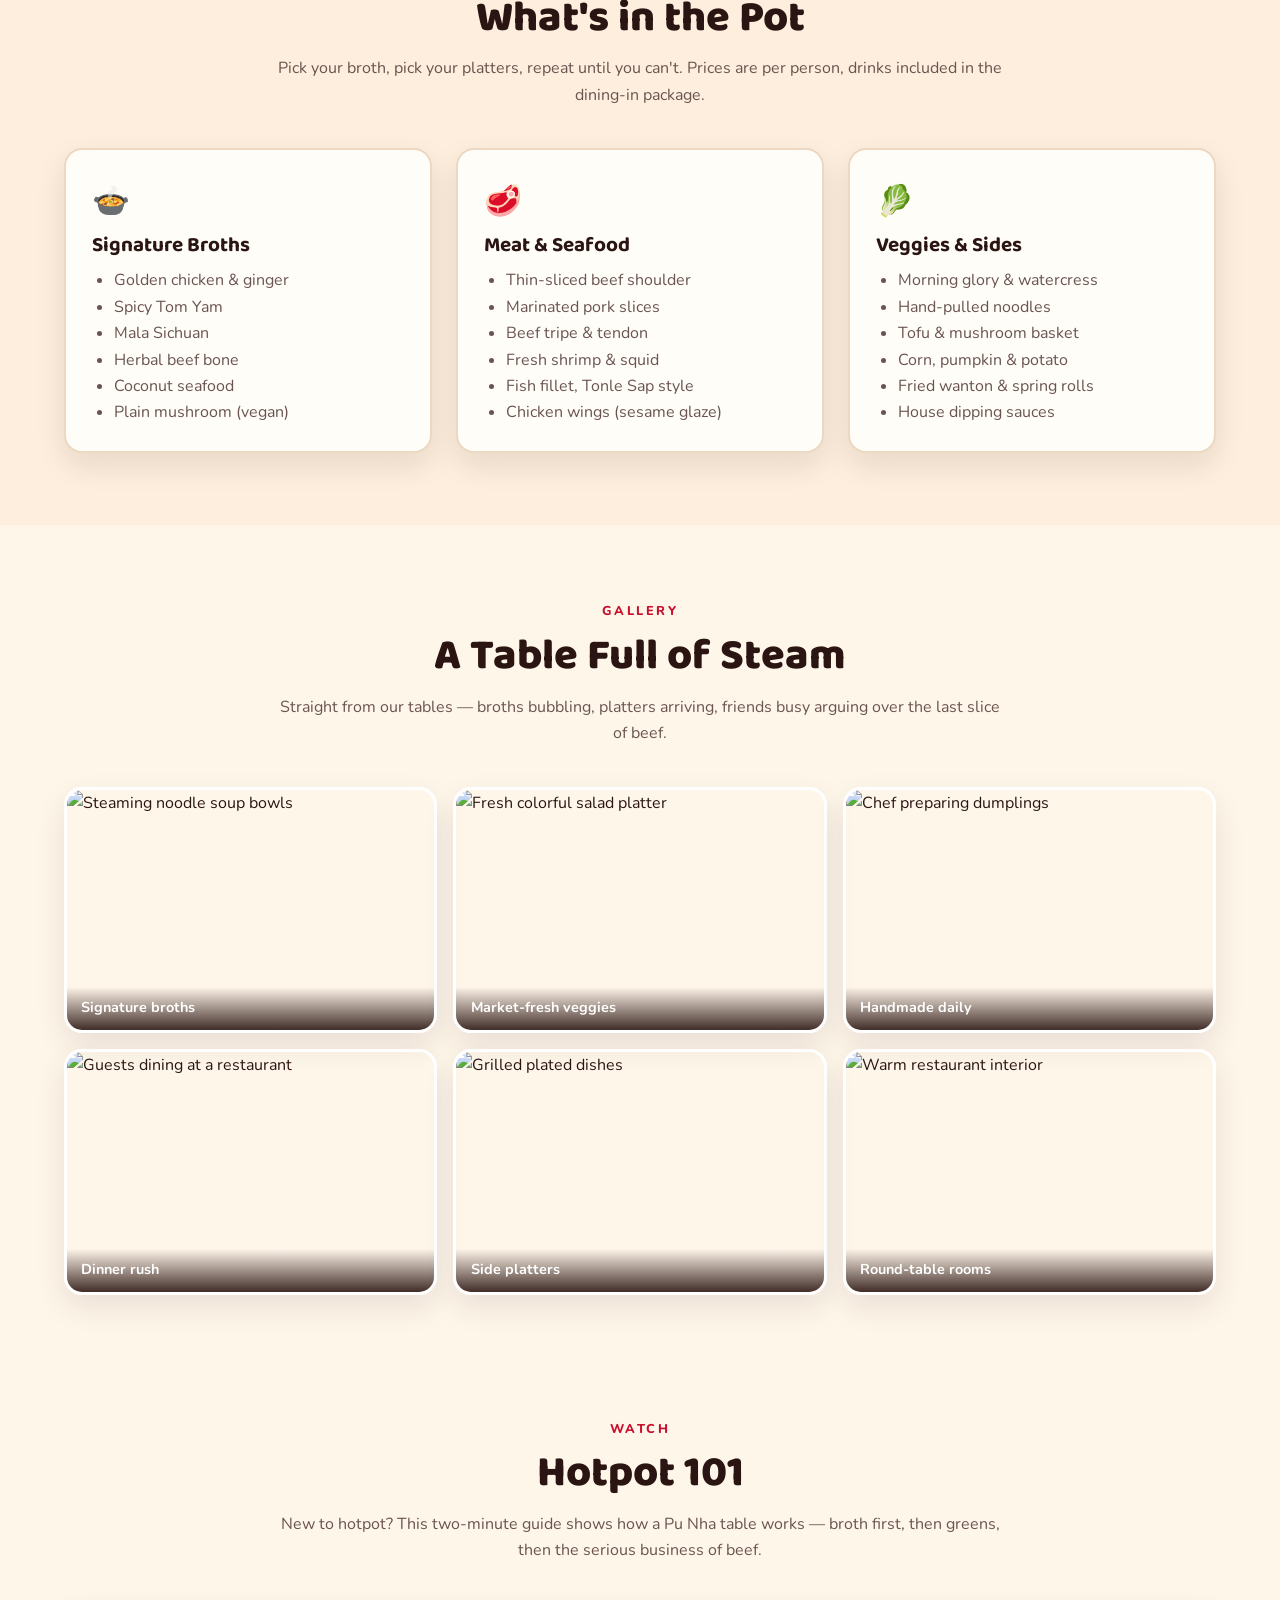
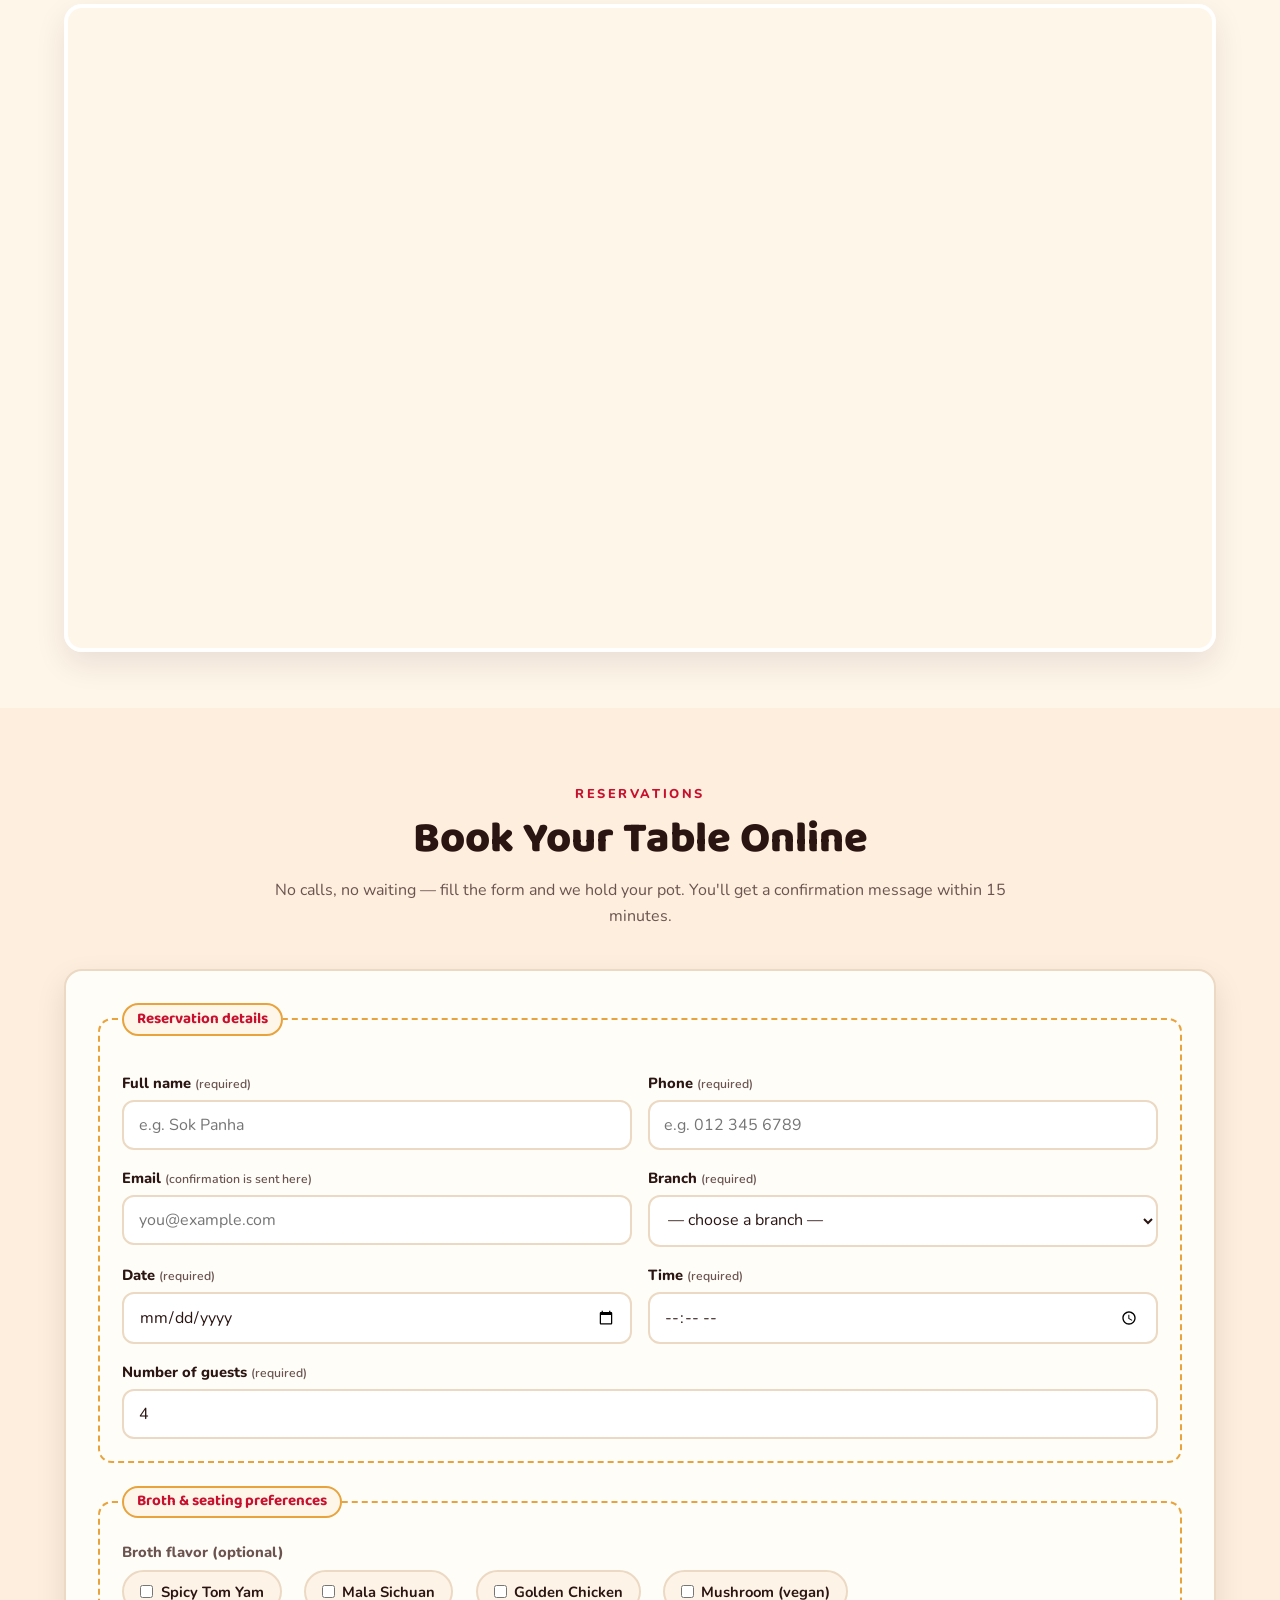
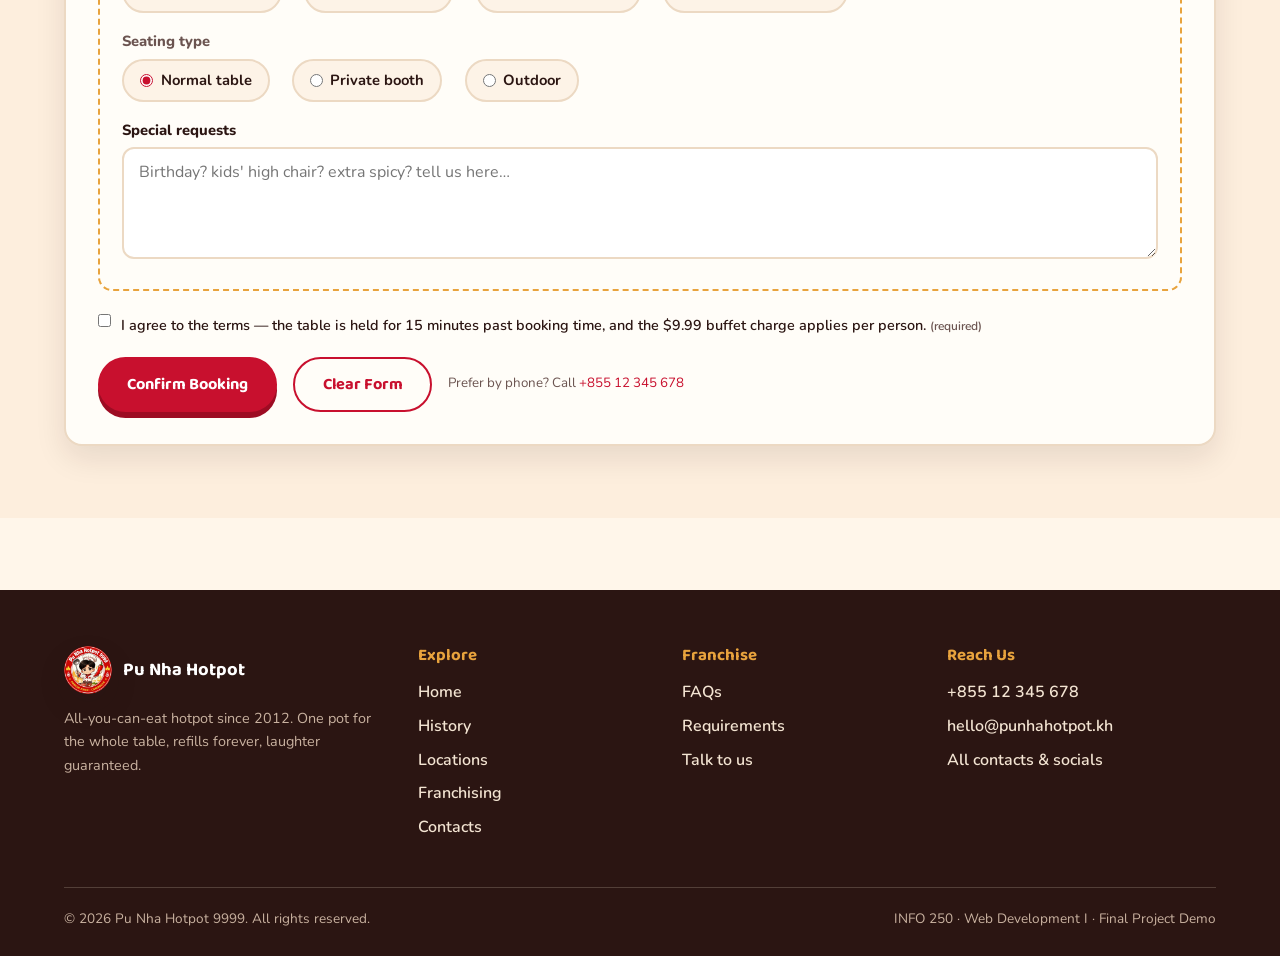
==== commit 48c24a7d: "Use the Pu Nha Hotpot 9999 logo image across the site - new assets/: logo.png (transparent circular " ====
--- a/index.html
+++ b/index.html
@@ -6,6 +6,9 @@
   <meta name="description" content="Pu Nha Hotpot 9999 — all-you-can-eat hotpot in Phnom Penh. Menu, locations, online table booking and franchising.">
   <title>Pu Nha Hotpot 9999 — All-You-Can-Eat Hotpot, Cambodia</title>
   <link rel="stylesheet" href="styles.css">
+  <link rel="icon" href="assets/favicon.ico" sizes="any">
+  <link rel="icon" type="image/png" sizes="64x64" href="assets/favicon.png">
+  <link rel="apple-touch-icon" href="assets/apple-touch-icon.png">
 </head>
 <body>
 
@@ -14,7 +17,7 @@
   <nav class="wrap nav-row" aria-label="Main navigation">
     <input type="checkbox" id="nav-toggle" hidden>
     <a class="brand" href="index.html">
-      <span class="brand-badge" aria-hidden="true">9999</span>
+      <img class="brand-logo" src="assets/logo.png" alt="Pu Nha Hotpot 9999 logo" width="48" height="48">
       <span class="brand-text"><b>Pu Nha Hotpot</b><span>9999 · All-You-Can-Eat</span></span>
     </a>
     <label class="burger" for="nav-toggle" aria-label="Toggle navigation"><span></span><span></span><span></span></label>
@@ -262,7 +265,7 @@
   <div class="wrap foot-grid">
     <div>
       <a class="brand" href="index.html">
-        <span class="brand-badge" aria-hidden="true">9999</span>
+        <img class="brand-logo" src="assets/logo.png" alt="Pu Nha Hotpot 9999 logo" width="48" height="48">
         <span class="brand-text"><b>Pu Nha Hotpot</b></span>
       </a>
       <p class="foot-note">All-you-can-eat hotpot since 2012. One pot for the whole table, refills forever, laughter guaranteed.</p>
--- a/styles.css
+++ b/styles.css
@@ -78,13 +78,12 @@
 }
 .brand{ display:flex; align-items:center; gap:.7rem; }
 .brand:visited{ color:var(--ink); }
-.brand-badge{
-  width:2.9rem; height:2.9rem; border-radius:50%;
-  background:radial-gradient(circle at 30% 25%, #e9394f, var(--red-dark));
-  color:#ffe9c9; font-family:'Baloo 2'; font-weight:800; font-size:.95rem;
-  display:grid; place-items:center; border:3px solid var(--gold);
-  box-shadow:var(--shadow);
-}
+.brand-logo{
+  width:3rem; height:3rem; border-radius:50%;
+  flex:none; box-shadow:var(--shadow);
+  transition:transform .25s ease;
+}
+.brand:hover .brand-logo{ transform:rotate(-5deg) scale(1.06); }
 .brand-text b{ font-family:'Baloo 2'; font-size:1.15rem; display:block; line-height:1.1; }
 .brand-text span{ font-size:.72rem; font-weight:700; letter-spacing:.14em; text-transform:uppercase; color:var(--red); }
 
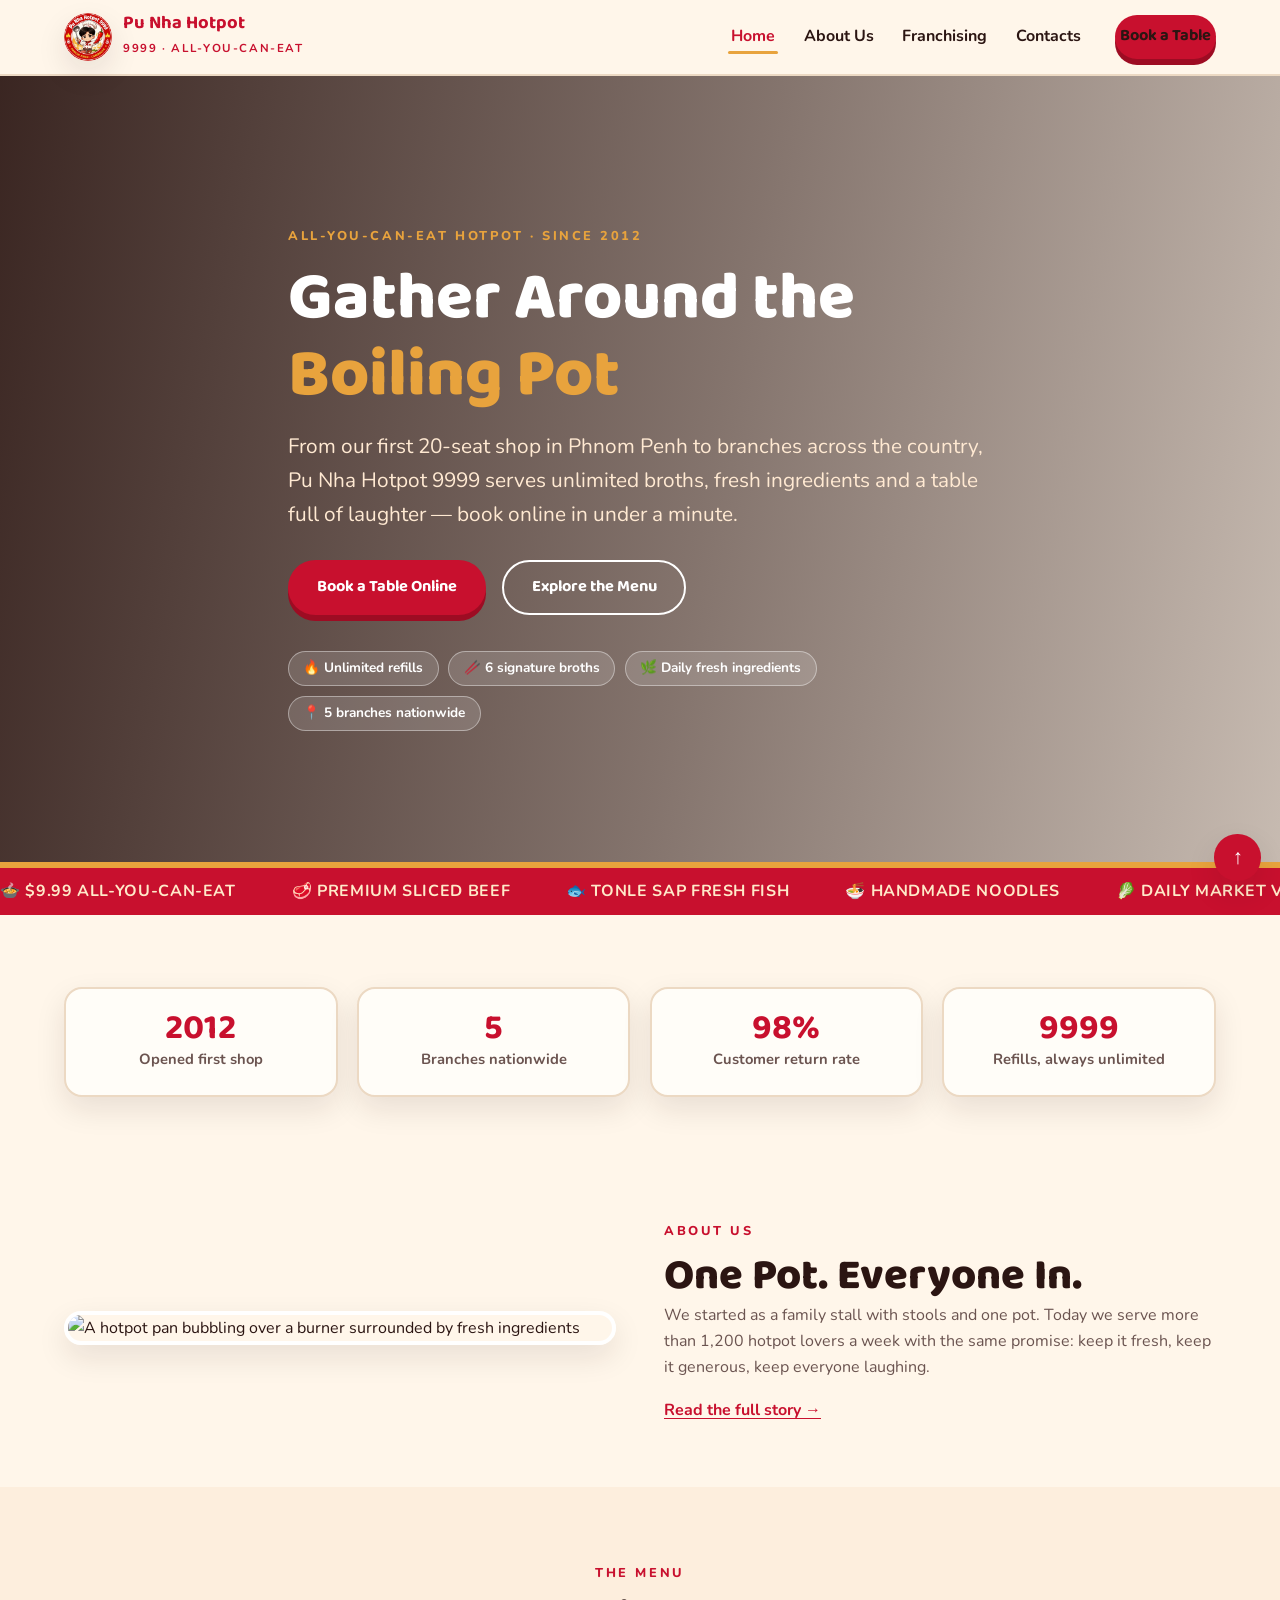
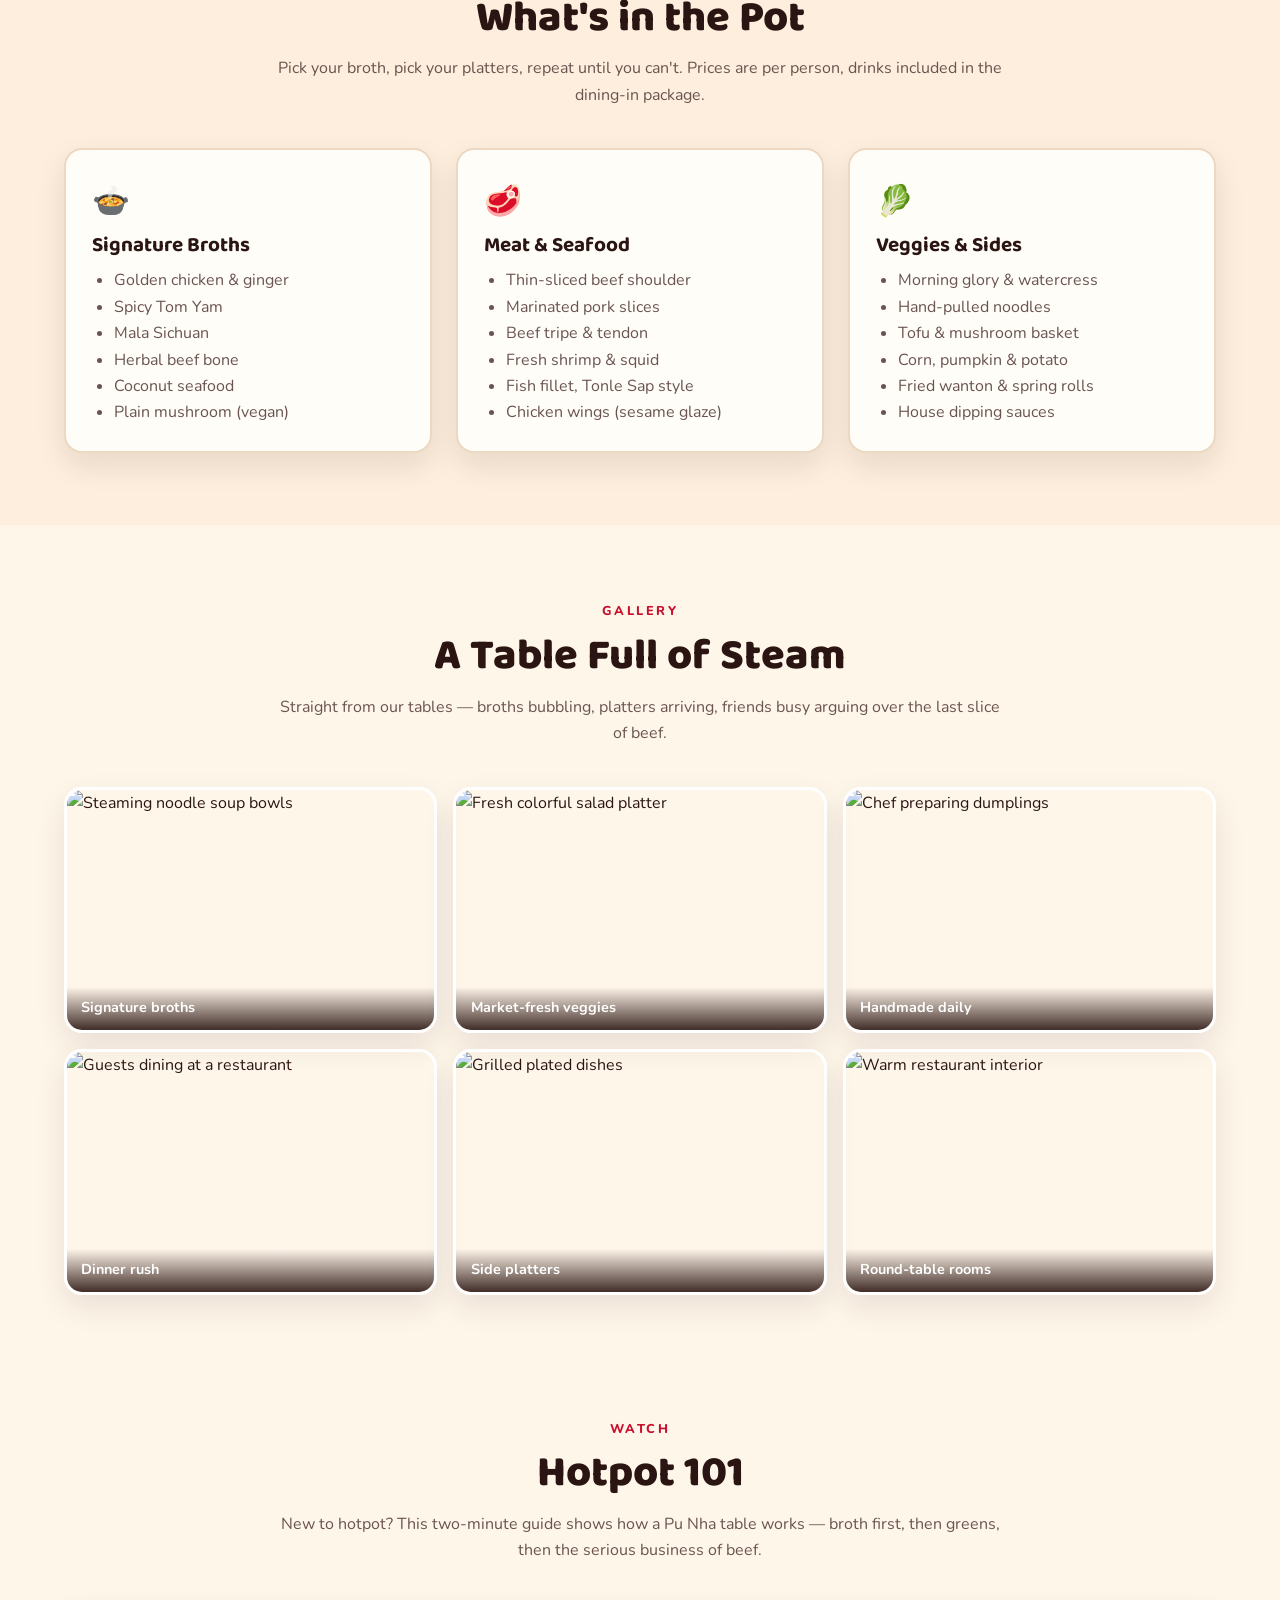
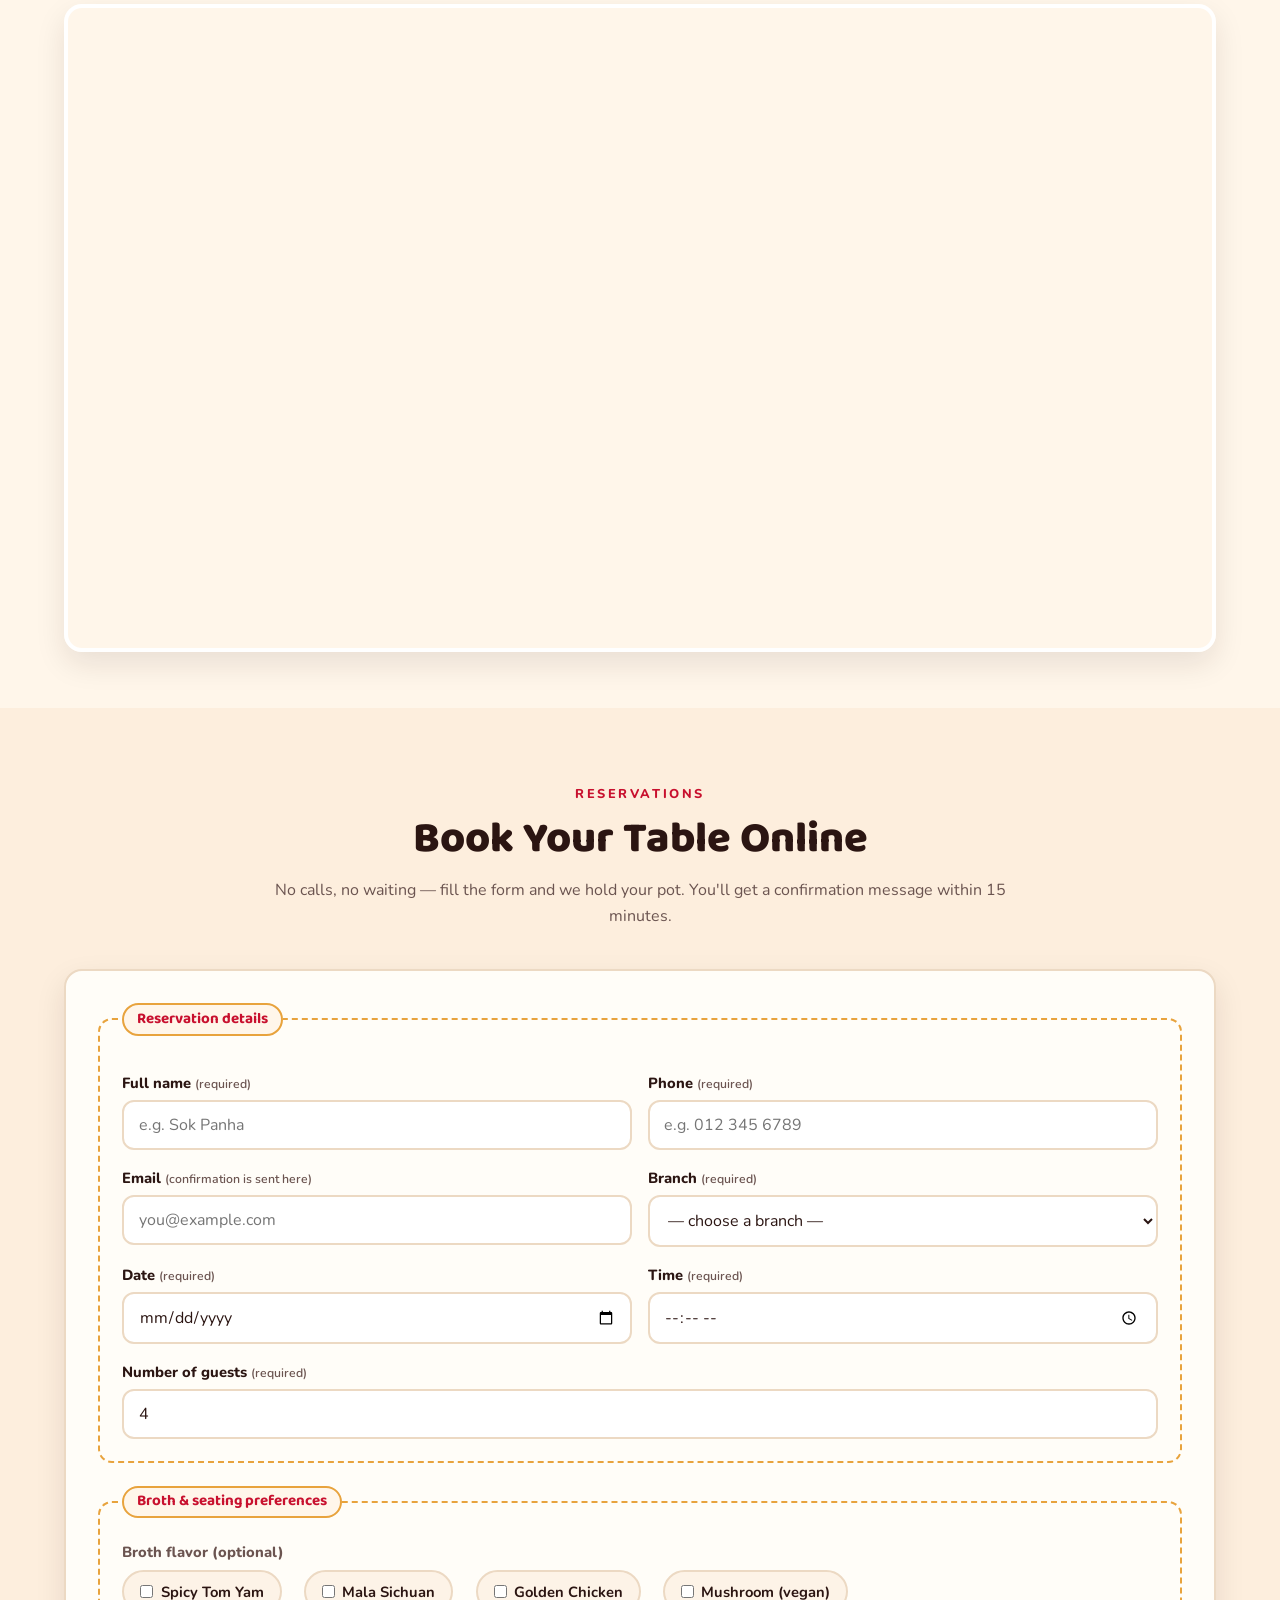
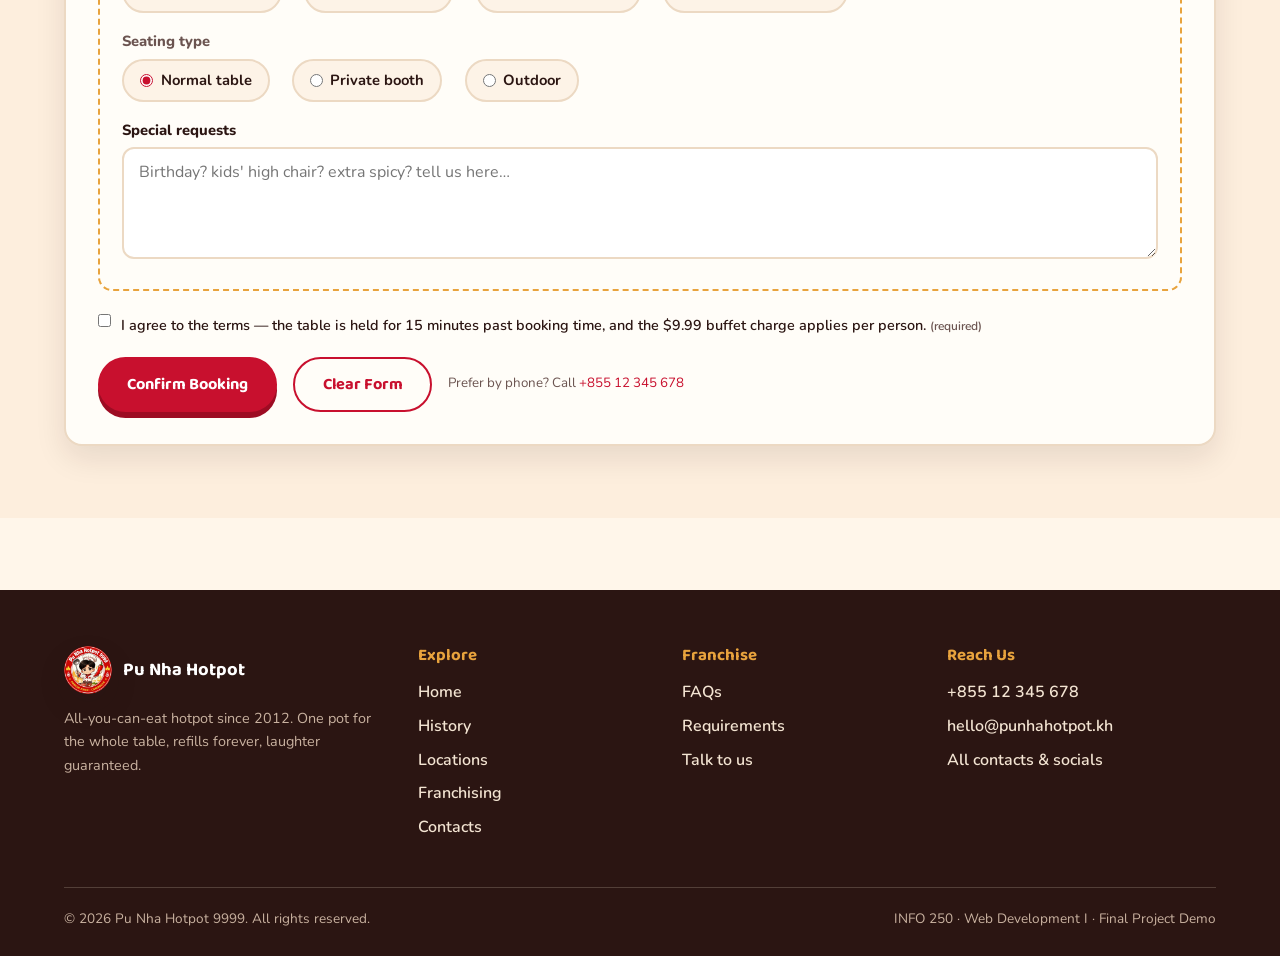
==== commit c5bfc095: "Version the stylesheet URL so returning visitors get the new logo styles" ====
--- a/index.html
+++ b/index.html
@@ -5,7 +5,7 @@
   <meta name="viewport" content="width=device-width, initial-scale=1.0">
   <meta name="description" content="Pu Nha Hotpot 9999 — all-you-can-eat hotpot in Phnom Penh. Menu, locations, online table booking and franchising.">
   <title>Pu Nha Hotpot 9999 — All-You-Can-Eat Hotpot, Cambodia</title>
-  <link rel="stylesheet" href="styles.css">
+  <link rel="stylesheet" href="styles.css?v=20260915a">
   <link rel="icon" href="assets/favicon.ico" sizes="any">
   <link rel="icon" type="image/png" sizes="64x64" href="assets/favicon.png">
   <link rel="apple-touch-icon" href="assets/apple-touch-icon.png">
